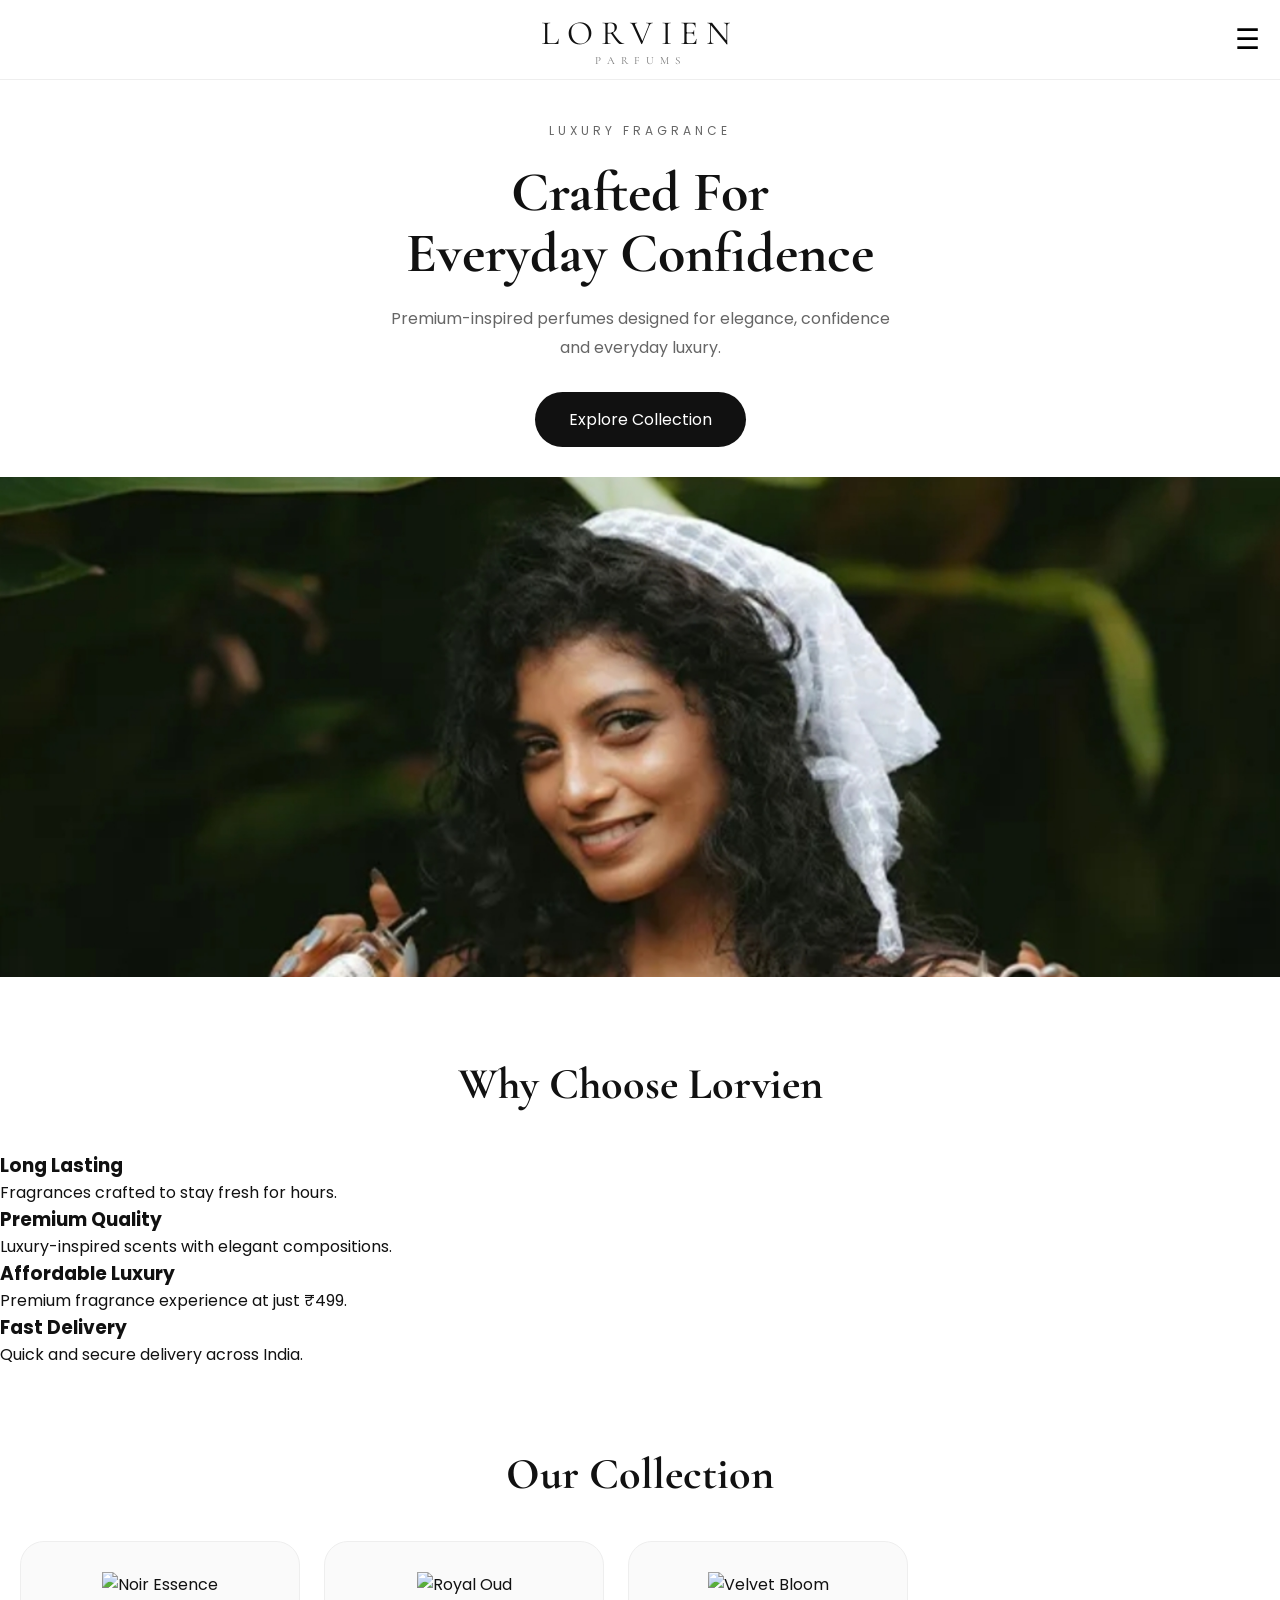
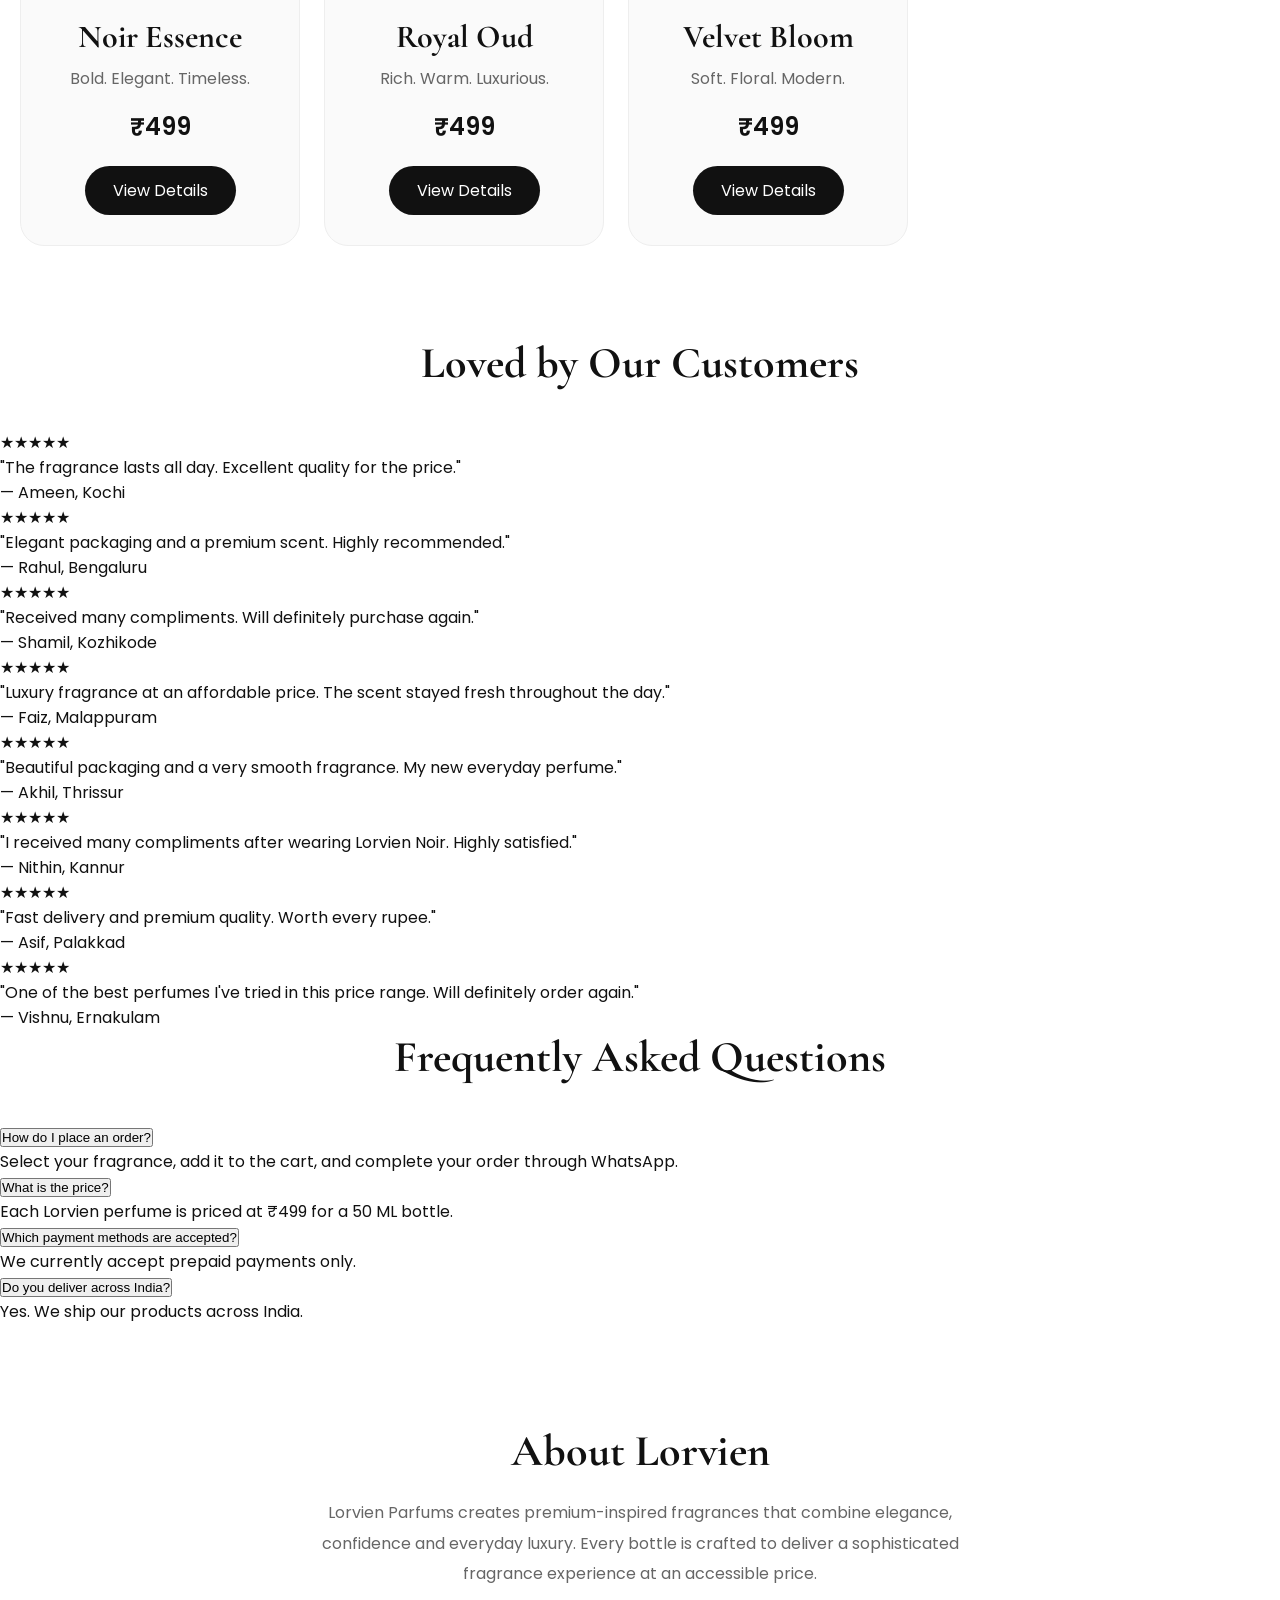
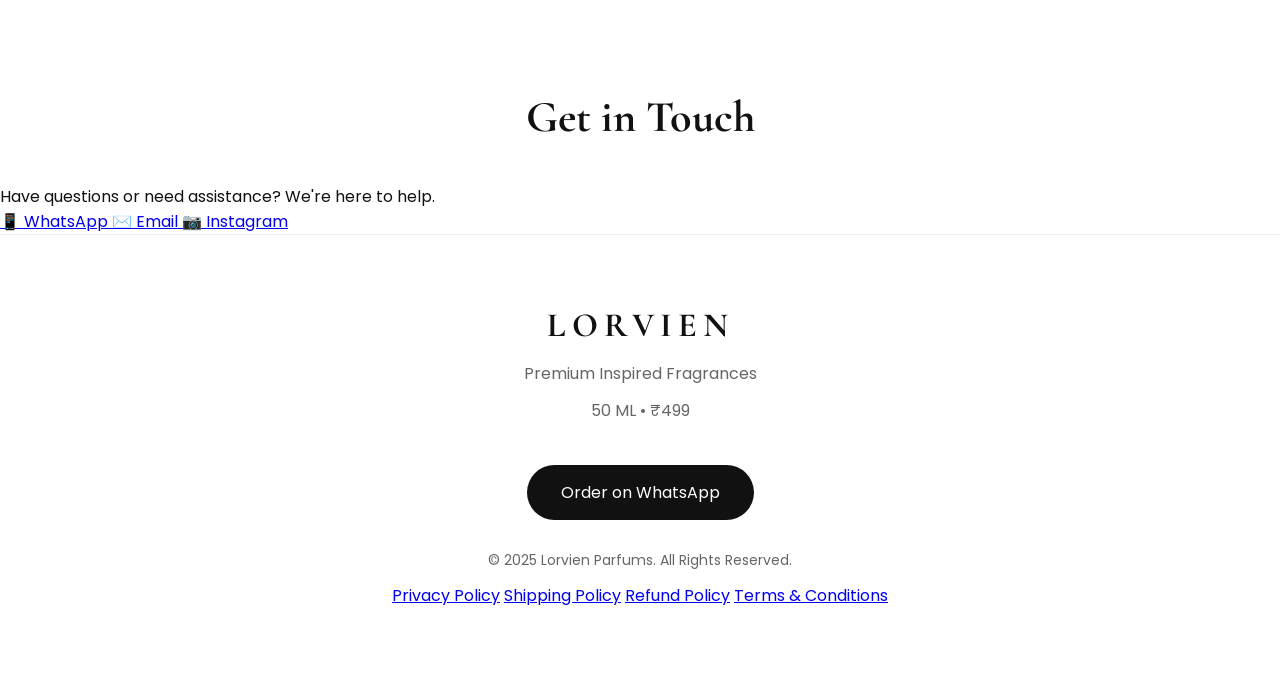
==== index.html @ 2d4372c1 "Update index.html" ====
<!DOCTYPE html>
<html lang="en">

<head>
    <meta charset="UTF-8">
    <meta name="viewport" content="width=device-width, initial-scale=1.0">

    <title>Lorvien Parfums</title>

    <link rel="preconnect" href="https://fonts.googleapis.com">
    <link rel="preconnect" href="https://fonts.gstatic.com" crossorigin>

    <link href="https://fonts.googleapis.com/css2?family=Cormorant+Garamond:wght@500;600;700&family=Poppins:wght@300;400;500;600&display=swap" rel="stylesheet">

    <link rel="stylesheet" href="style.css">
</head>

<body>

<header class="header">

    <a href="index.html" class="logo">
        LORVIEN
        <span>PARFUMS</span>
    </a>

    <button class="menu-btn" id="menuBtn">
        ☰
    </button>

</header>

<nav class="menu" id="menu">

    <a href="index.html">Home</a>
    <a href="#collection">Collection</a>
    <a href="#about">About</a>
    <a href="cart.html">Cart</a>

</nav>

<section class="hero">

    <div class="hero-text">

        <p class="hero-subtitle">
            Luxury Fragrance
        </p>

        <h1>
            Crafted For <br>
            Everyday Confidence
        </h1>

        <p>
            Premium-inspired perfumes designed for elegance,
            confidence and everyday luxury.
        </p>

        <a href="#collection" class="hero-btn">
            Explore Collection
        </a>

        <div class="hero-image">
    <img src="assets/images/hero.jpg" alt="Lorvien Hero">
        </div>
        
    </div>

</section>

    <section class="features">

    <h2 class="section-title">Why Choose Lorvien</h2>

    <div class="feature-grid">

        <div class="feature-card">
            <h3>Long Lasting</h3>
            <p>Fragrances crafted to stay fresh for hours.</p>
        </div>

        <div class="feature-card">
            <h3>Premium Quality</h3>
            <p>Luxury-inspired scents with elegant compositions.</p>
        </div>

        <div class="feature-card">
            <h3>Affordable Luxury</h3>
            <p>Premium fragrance experience at just ₹499.</p>
        </div>

        <div class="feature-card">
            <h3>Fast Delivery</h3>
            <p>Quick and secure delivery across India.</p>
        </div>

    </div>

    </section>

<section id="collection" class="collection">
    
        <h2 class="section-title">Our Collection</h2>

    <div class="product-slider">

        <div class="product-track">

            <!-- Noir -->
            <article class="product-card">

                <img src="assets/images/noir.png" alt="Noir Essence">

                <h3>Noir Essence</h3>

                <p class="tagline">
                    Bold. Elegant. Timeless.
                </p>

                <div class="price">₹499</div>

                <a href="product.html?product=noir" class="product-btn">
                    View Details
                </a>

            </article>

            <!-- Oud -->
            <article class="product-card">

                <img src="assets/images/oud.png" alt="Royal Oud">

                <h3>Royal Oud</h3>

                <p class="tagline">
                    Rich. Warm. Luxurious.
                </p>

                <div class="price">₹499</div>

                <a href="product.html?product=oud" class="product-btn">
                    View Details
                </a>

            </article>

            <!-- Velvet -->
            <article class="product-card">

                <img src="assets/images/velvet.png" alt="Velvet Bloom">

                <h3>Velvet Bloom</h3>

                <p class="tagline">
                    Soft. Floral. Modern.
                </p>

                <div class="price">₹499</div>

                <a href="product.html?product=velvet" class="product-btn">
                    View Details
                </a>

            </article>

        </div>

    </div>

</section>

    <section class="reviews">

    <h2 class="section-title">Loved by Our Customers</h2>

    <div class="review-slider">

        <div class="review-card">
            <div class="stars">★★★★★</div>
            <p>"The fragrance lasts all day. Excellent quality for the price."</p>
            <span>— Ameen, Kochi</span>
        </div>

        <div class="review-card">
            <div class="stars">★★★★★</div>
            <p>"Elegant packaging and a premium scent. Highly recommended."</p>
            <span>— Rahul, Bengaluru</span>
        </div>

        <div class="review-card">
            <div class="stars">★★★★★</div>
            <p>"Received many compliments. Will definitely purchase again."</p>
            <span>— Shamil, Kozhikode</span>
        </div>

    <div class="review-card">
    <div class="stars">★★★★★</div>
    <p>"Luxury fragrance at an affordable price. The scent stayed fresh throughout the day."</p>
    <span>— Faiz, Malappuram</span>
</div>

<div class="review-card">
    <div class="stars">★★★★★</div>
    <p>"Beautiful packaging and a very smooth fragrance. My new everyday perfume."</p>
    <span>— Akhil, Thrissur</span>
</div>

<div class="review-card">
    <div class="stars">★★★★★</div>
    <p>"I received many compliments after wearing Lorvien Noir. Highly satisfied."</p>
    <span>— Nithin, Kannur</span>
</div>

<div class="review-card">
    <div class="stars">★★★★★</div>
    <p>"Fast delivery and premium quality. Worth every rupee."</p>
    <span>— Asif, Palakkad</span>
</div>

<div class="review-card">
    <div class="stars">★★★★★</div>
    <p>"One of the best perfumes I've tried in this price range. Will definitely order again."</p>
    <span>— Vishnu, Ernakulam</span>
</div>

    </section>

    <section class="faq">

    <h2 class="section-title">Frequently Asked Questions</h2>

    <div class="faq-item">
        <button class="faq-question">How do I place an order?</button>
        <div class="faq-answer">
            <p>Select your fragrance, add it to the cart, and complete your order through WhatsApp.</p>
        </div>
    </div>

    <div class="faq-item">
        <button class="faq-question">What is the price?</button>
        <div class="faq-answer">
            <p>Each Lorvien perfume is priced at ₹499 for a 50 ML bottle.</p>
        </div>
    </div>

    <div class="faq-item">
        <button class="faq-question">Which payment methods are accepted?</button>
        <div class="faq-answer">
            <p>We currently accept prepaid payments only.</p>
        </div>
    </div>

    <div class="faq-item">
        <button class="faq-question">Do you deliver across India?</button>
        <div class="faq-answer">
            <p>Yes. We ship our products across India.</p>
        </div>
    </div>

    </section>
    
    <section id="about" class="about">

    <div class="about-content">

        <h2>About Lorvien</h2>

        <p>
            Lorvien Parfums creates premium-inspired fragrances that
            combine elegance, confidence and everyday luxury.
            Every bottle is crafted to deliver a sophisticated
            fragrance experience at an accessible price.
        </p>

    </div>

</section>


   <section class="contact">

    <h2 class="section-title">Get in Touch</h2>

    <p>Have questions or need assistance? We're here to help.</p>

    <div class="contact-links">

        <a href="https://wa.me/917994008075">
            📱 WhatsApp
        </a>

        <a href="mailto:contact.lorvien@gmail.com">
            ✉️ Email
        </a>

        <a href="https://instagram.com/lorvienparfums" target="_blank">
            📷 Instagram
        </a>

    </div>

   </section>

<footer class="footer">

    <div class="footer-content">

        <h3>LORVIEN</h3>

        <p>Premium Inspired Fragrances</p>

        <p>50 ML • ₹499</p>

        <a href="https://wa.me/917994008075" class="hero-btn">
            Order on WhatsApp
        </a>

        <p class="copyright">
            © 2025 Lorvien Parfums. All Rights Reserved.
        </p>

        <div class="footer-links">
    <a href="privacy.html">Privacy Policy</a>
    <a href="shipping.html">Shipping Policy</a>
    <a href="refund.html">Refund Policy</a>
    <a href="terms.html">Terms & Conditions</a>
        </div>
        
    </div>

</footer>

<script src="script.js"></script>

</body>
</html>
---- style.css ----
/* =====================================
   LORVIEN v3
===================================== */

*{
    margin:0;
    padding:0;
    box-sizing:border-box;
}

html{
    scroll-behavior:smooth;
}

body{
    font-family:'Poppins',sans-serif;
    background:#fff;
    color:#111;
    overflow-x:hidden;
}

/* HEADER */

.header{
    position:fixed;
    top:0;
    left:0;
    width:100%;
    height:80px;
    background:#fff;
    border-bottom:1px solid #eee;
    display:flex;
    justify-content:center;
    align-items:center;
    z-index:1000;
}

.logo{
    text-decoration:none;
    color:#111;
    text-align:center;
    font-family:'Cormorant Garamond',serif;
    font-size:34px;
    letter-spacing:8px;
}

.logo span{
    display:block;
    font-size:11px;
    letter-spacing:6px;
    color:#777;
}

.hero-image{
    width:100vw;
    margin:30px calc(50% - 50vw) 0;
}

.hero-image img{
    width:100%;
    height:500px;
    object-fit:cover;
    object-position:center;
    display:block;
}

.menu-btn{
    position:absolute;
    right:20px;
    background:none;
    border:none;
    font-size:28px;
    cursor:pointer;
}

/* MENU */

.menu{
    position:fixed;
    top:80px;
    left:0;
    width:100%;
    background:#fff;
    display:none;
    flex-direction:column;
    border-bottom:1px solid #eee;
    z-index:999;
}

.menu.active{
    display:flex;
}

.menu a{
    padding:18px;
    text-decoration:none;
    color:#111;
    border-bottom:1px solid #f3f3f3;
}

/* HERO */
.hero{
    min-height:85vh;
    display:flex;
    justify-content:center;
    align-items:center;
    text-align:center;
    padding:120px 20px 80px;
}

.hero-text{
    width:100%;
    max-width:700px;
    margin:0 auto;
    display:flex;
    flex-direction:column;
    align-items:center;
}

.hero{
    min-height:85vh;
    display:flex;
    flex-direction:column;
    justify-content:center;
    align-items:center;
    text-align:center;
    padding:120px 20px 80px;
}

.hero-subtitle{
    text-transform:uppercase;
    letter-spacing:4px;
    color:#777;
    font-size:12px;
    margin-bottom:20px;
}

.hero h1{
    font-family:'Cormorant Garamond',serif;
    font-size:56px;
    line-height:1.1;
    margin:20px 0;
    text-align:center;
}

.hero p{
    color:#666;
    max-width:500px;
    line-height:1.8;
    text-align:center;
    margin:0 auto;
}

.hero-btn{
    display:inline-block;
    margin:30px auto 0;
    padding:15px 34px;
    background:#111;
    color:#fff;
    text-decoration:none;
    border-radius:999px;
}

.hero-btn:hover{
    background:#333;
}

/* =====================================
   COLLECTION
===================================== */

.collection{
    padding:80px 20px;
}

.section-title{
    text-align:center;
    font-family:'Cormorant Garamond',serif;
    font-size:44px;
    margin-bottom:40px;
}

.product-slider{
    overflow-x:auto;
    overflow-y:hidden;
    -webkit-overflow-scrolling:touch;
    scrollbar-width:none;
}

.product-slider::-webkit-scrollbar{
    display:none;
}

.product-track{
    display:flex;
    gap:24px;
    padding-bottom:10px;
}

.product-card{
    min-width:280px;
    flex-shrink:0;
    background:#fafafa;
    border:1px solid #eee;
    border-radius:24px;
    padding:30px 20px;
    text-align:center;
    transition:.3s;
}

.product-card:hover{
    transform:translateY(-6px);
}

.product-card img{
    width:170px;
    margin-bottom:20px;
}

.product-card h3{
    font-family:'Cormorant Garamond',serif;
    font-size:32px;
    margin-bottom:10px;
}

.tagline{
    color:#666;
    margin-bottom:18px;
}

.price{
    font-size:24px;
    font-weight:600;
    margin-bottom:22px;
}

.product-btn{
    display:inline-block;
    padding:12px 28px;
    background:#111;
    color:#fff;
    text-decoration:none;
    border-radius:999px;
}

/* =====================================
   ABOUT
===================================== */

.about{
    padding:100px 24px;
}

.about-content{
    max-width:700px;
    margin:auto;
    text-align:center;
}

.about h2{
    font-family:'Cormorant Garamond',serif;
    font-size:44px;
    margin-bottom:20px;
}

.about p{
    color:#666;
    line-height:1.9;
}

/* =====================================
   FOOTER
===================================== */

.footer{
    padding:70px 24px;
    border-top:1px solid #eee;
    text-align:center;
}

.footer h3{
    font-family:'Cormorant Garamond',serif;
    font-size:34px;
    letter-spacing:6px;
    margin-bottom:15px;
}

.footer p{
    color:#666;
    margin-bottom:12px;
}

.copyright{
    margin-top:30px;
    font-size:14px;
    color:#999;
}

/* =====================================
   MOBILE
===================================== */

@media (max-width:768px){

    .logo{
        font-size:28px;
        letter-spacing:6px;
    }

    .hero h1{
        font-size:42px;
    }

    .section-title,
    .about h2{
        font-size:34px;
    }

    .product-card{
        min-width:240px;
    }

    .product-card img{
        width:150px;
    }

/* WHY CHOOSE LORVIEN */

.features{
    padding:80px 20px;
    background:#fafafa;
}

.feature-grid{
    display:flex;
    gap:18px;
    overflow-x:auto;
    overflow-y:hidden;
    flex-wrap:nowrap;
    scroll-snap-type:x mandatory;
    -webkit-overflow-scrolling:touch;
    scrollbar-width:none;
    padding:10px 0;
}

.feature-grid::-webkit-scrollbar{
    display:none;
}

.feature-card{
    flex:0 0 280px;
    scroll-snap-align:start;

    background:#fff;
    border:1px solid #eee;
    border-radius:20px;

    padding:30px 20px;
    text-align:center;
}

.feature-card h3{
    font-family:'Cormorant Garamond',serif;
    font-size:30px;
    margin-bottom:12px;
}

.feature-card p{
    color:#666;
    line-height:1.7;
}

@media(max-width:768px){

}

   /* Mobile */
@media (max-width: 768px){

    .feature-grid{
        display:flex;
        overflow-x:auto;
        gap:18px;
        flex-wrap:nowrap;
        scrollbar-width:none;
    }

    .feature-grid::-webkit-scrollbar{
        display:none;
    }

    .feature-card{
        flex:0 0 280px;
    }

}

/* Desktop */
@media (min-width: 769px){

    .feature-grid{
        display:grid;
        grid-template-columns:repeat(4,1fr);
        gap:24px;
        overflow:visible;
    }

    .feature-card{
        min-width:0;
    }

}

   /* Reviews */

.reviews{
    padding:80px 0;
    background:#fafafa;
}

.review-slider{
    display:flex;
    gap:20px;
    overflow-x:auto;
    overflow-y:hidden;
    padding:0 20px;
    scroll-snap-type:x mandatory;
    -webkit-overflow-scrolling:touch;
    scrollbar-width:none;
}

.review-slider::-webkit-scrollbar{
    display:none;
}

.review-card{
    flex:0 0 300px;
    background:#fff;
    border:1px solid #eee;
    border-radius:20px;
    padding:30px 24px;
    scroll-snap-align:start;
    box-sizing:border-box;
}

.stars{
    font-size:20px;
    margin-bottom:15px;
}

.review-card p{
    color:#555;
    line-height:1.8;
    margin-bottom:18px;
}

.review-card span{
    font-weight:600;
    font-size:14px;
}
   /* FAQ */

.faq{
    padding:80px 20px;
    background:#fafafa;
}

.faq-item{
    max-width:700px;
    margin:15px auto;
    border:1px solid #e5e5e5;
    border-radius:14px;
    overflow:hidden;
    background:#fff;
}

.faq-question{
    width:100%;
    background:#fff;
    border:none;
    padding:20px;
    text-align:left;
    font-size:16px;
    font-weight:600;
    cursor:pointer;
}

.faq-answer{
    display:none;
    padding:0 20px 20px;
    color:#666;
    line-height:1.7;
}

.faq-item.active .faq-answer{
    display:block;
}

/* Contact */

.contact{
    padding:80px 20px;
    text-align:center;
    background:#fff;
}

.contact p{
    color:#666;
    margin:15px 0 35px;
}

.contact-links{
    display:flex;
    flex-direction:column;
    gap:15px;
    max-width:350px;
    margin:auto;
}

.contact-links a{
    text-decoration:none;
    color:#111;
    background:#fafafa;
    border:1px solid #e5e5e5;
    padding:18px;
    border-radius:14px;
    transition:.3s;
}

.contact-links a:hover{
    background:#111;
    color:#fff;
}
   
/* Policy Pages */

.page-header{
    padding:120px 20px 40px;
    text-align:center;
}

.policy-page{
    max-width:800px;
    margin:auto;
    padding:0 20px 80px;
}

.policy-page h2,
.policy-page h3{
    margin-top:35px;
}

.policy-page p{
    color:#555;
    line-height:1.9;
}
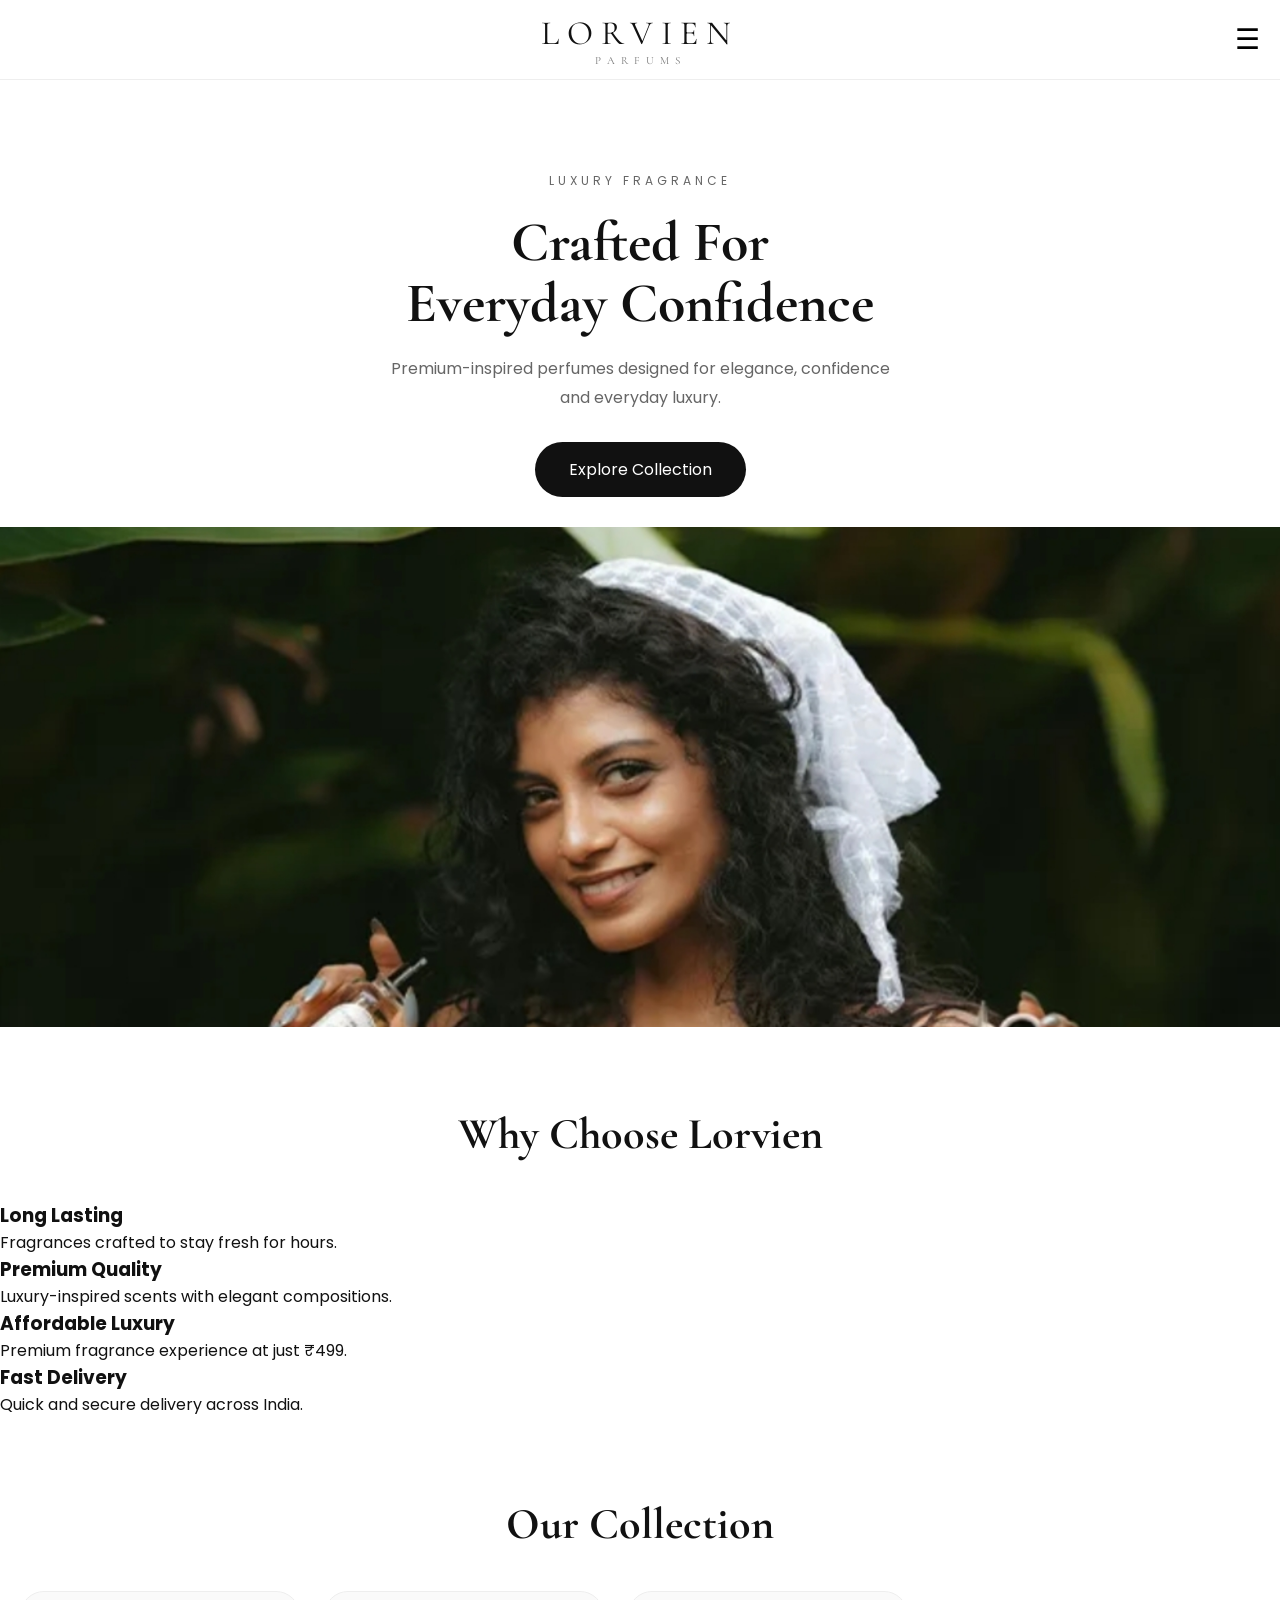
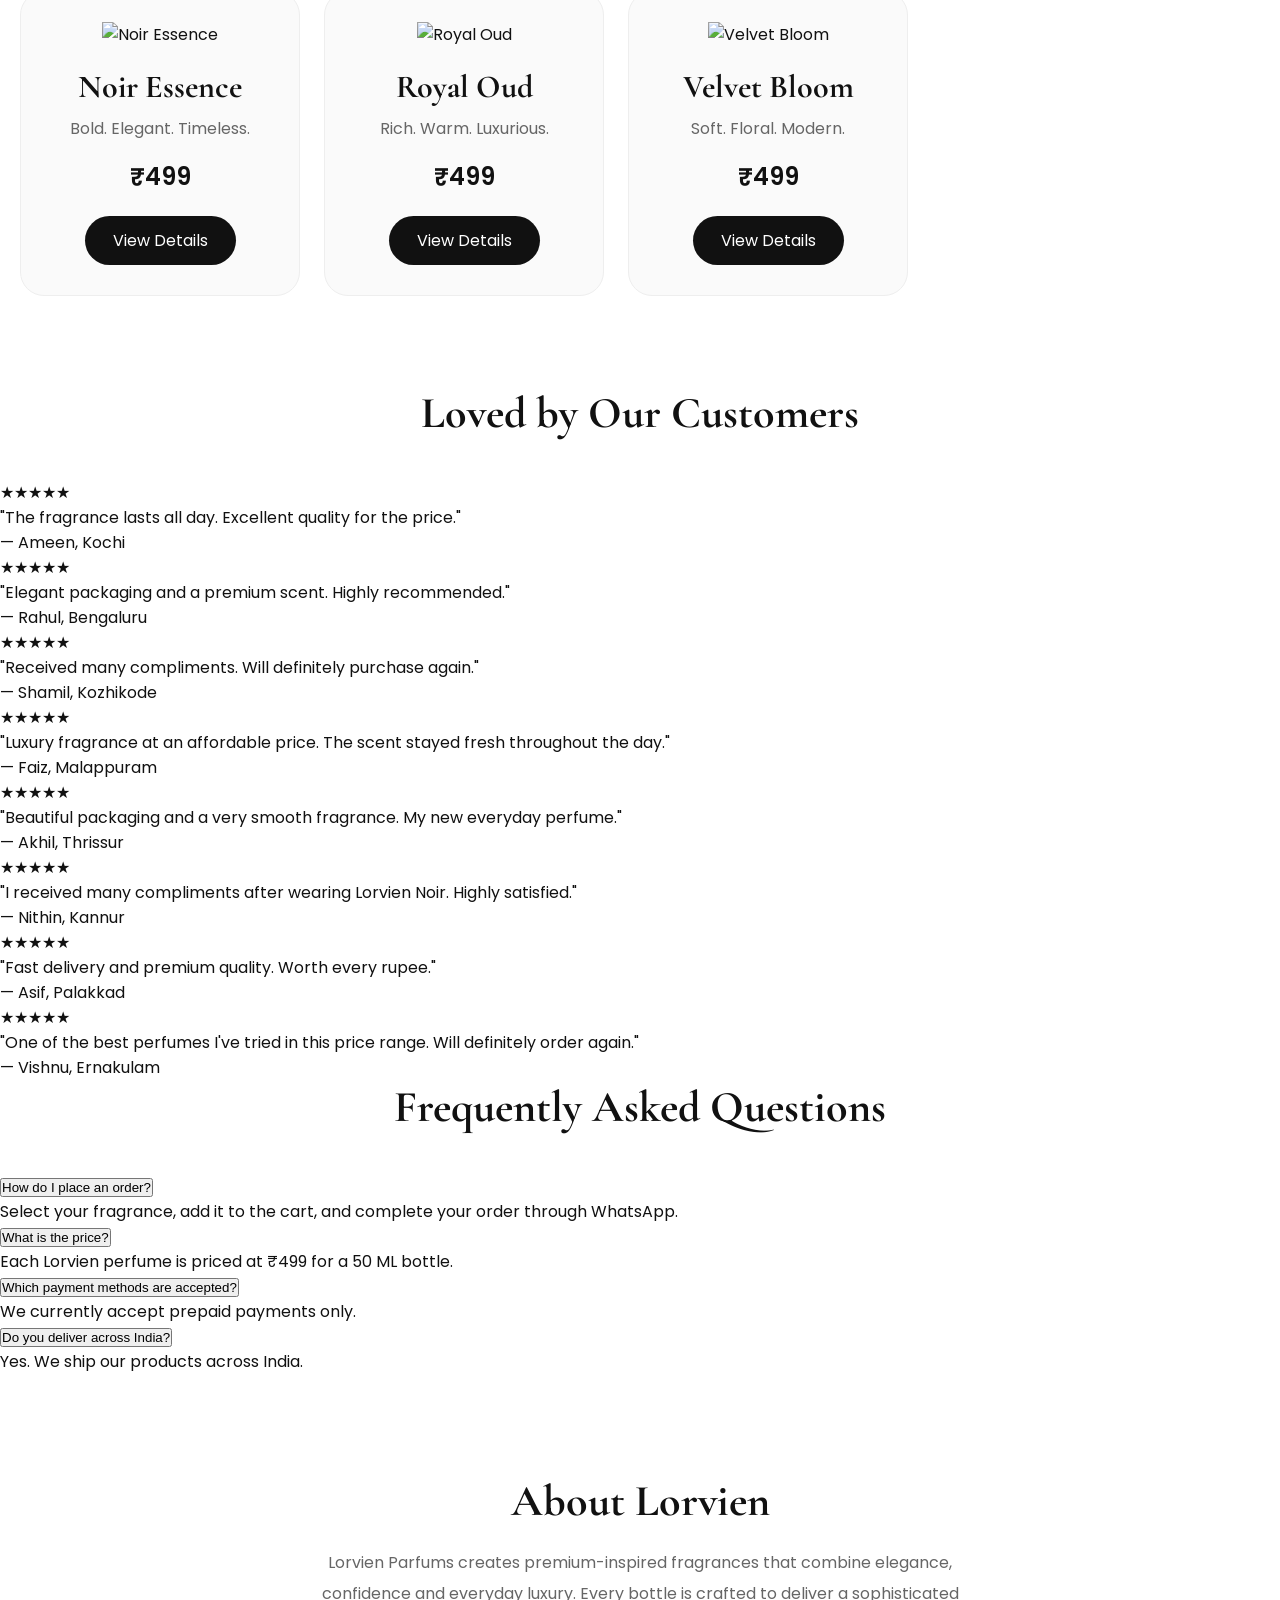
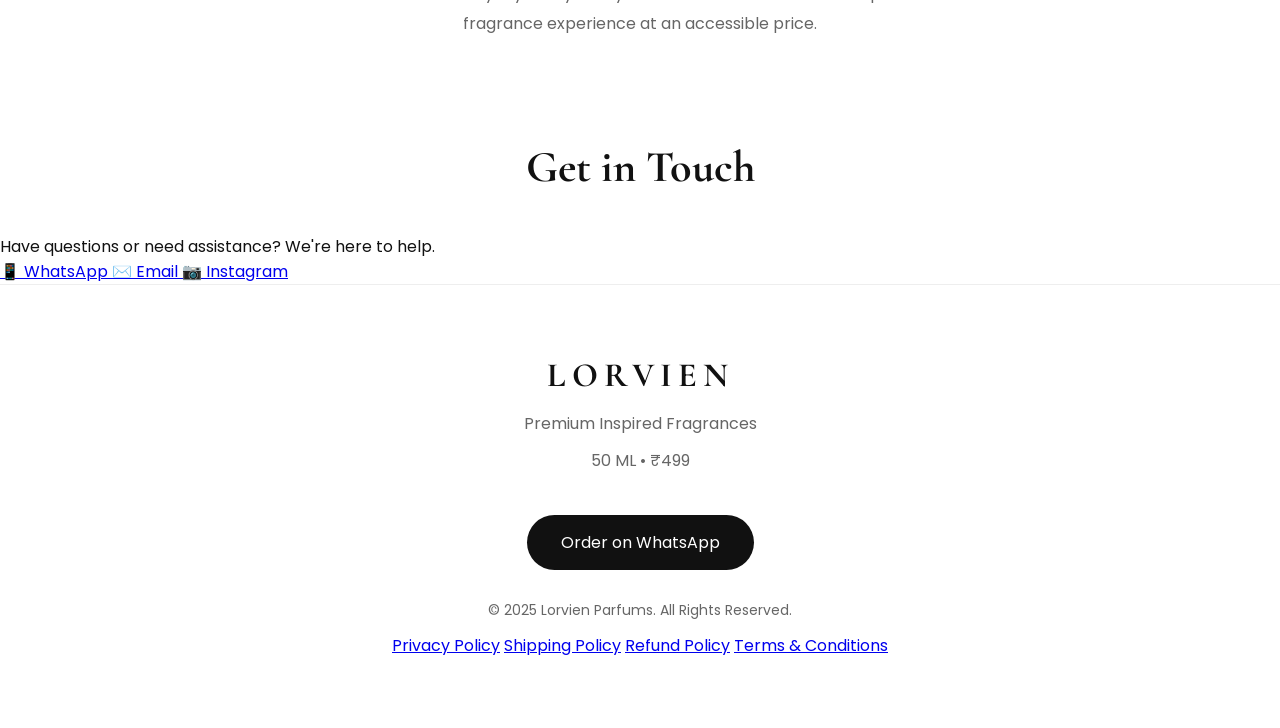
==== commit eabae57b: "Update index.html" ====
--- a/index.html
+++ b/index.html
@@ -16,6 +16,29 @@
 </head>
 
 <body>
+
+    <div class="announcement-bar">
+    <div class="announcement-track">
+        <span>FREE SHIPPING</span>
+        <span>•</span>
+        <span>PREPAID ORDERS ONLY</span>
+        <span>•</span>
+        <span>50 ML - ₹499</span>
+        <span>•</span>
+        <span>PREMIUM INSPIRED FRAGRANCES</span>
+        <span>•</span>
+
+        <!-- Duplicate for seamless loop -->
+        <span>FREE SHIPPING</span>
+        <span>•</span>
+        <span>PREPAID ORDERS ONLY</span>
+        <span>•</span>
+        <span>50 ML - ₹499</span>
+        <span>•</span>
+        <span>PREMIUM INSPIRED FRAGRANCES</span>
+    </div>
+    </div>
+    
 
 <header class="header">
 
--- a/style.css
+++ b/style.css
@@ -555,3 +555,68 @@
     line-height:1.9;
 }
    
+.footer-links{
+    margin-top:25px;
+    display:flex;
+    flex-wrap:wrap;
+    justify-content:center;
+    gap:12px;
+}
+
+.footer-links a{
+    text-decoration:none;
+    color:#666;
+    font-size:14px;
+    transition:.3s;
+}
+
+.footer-links a:hover{
+    color:#000;
+}
+   
+/* POLICY PAGE */
+
+.policy-header{
+    padding:120px 20px 40px;
+    max-width:850px;
+    margin:auto;
+}
+
+.back-link{
+    text-decoration:none;
+    color:#777;
+    font-size:14px;
+}
+
+.policy-header h1{
+    font-size:48px;
+    margin:25px 0 10px;
+}
+
+.policy-date{
+    color:#777;
+}
+
+.policy-content{
+    max-width:850px;
+    margin:auto;
+    padding:0 20px 80px;
+}
+
+.policy-content h2{
+    margin-top:45px;
+    margin-bottom:15px;
+}
+
+.policy-content p{
+    line-height:1.9;
+    color:#555;
+}
+
+.policy-footer{
+    text-align:center;
+    padding:40px 20px;
+    border-top:1px solid #eee;
+    color:#777;
+}
+   
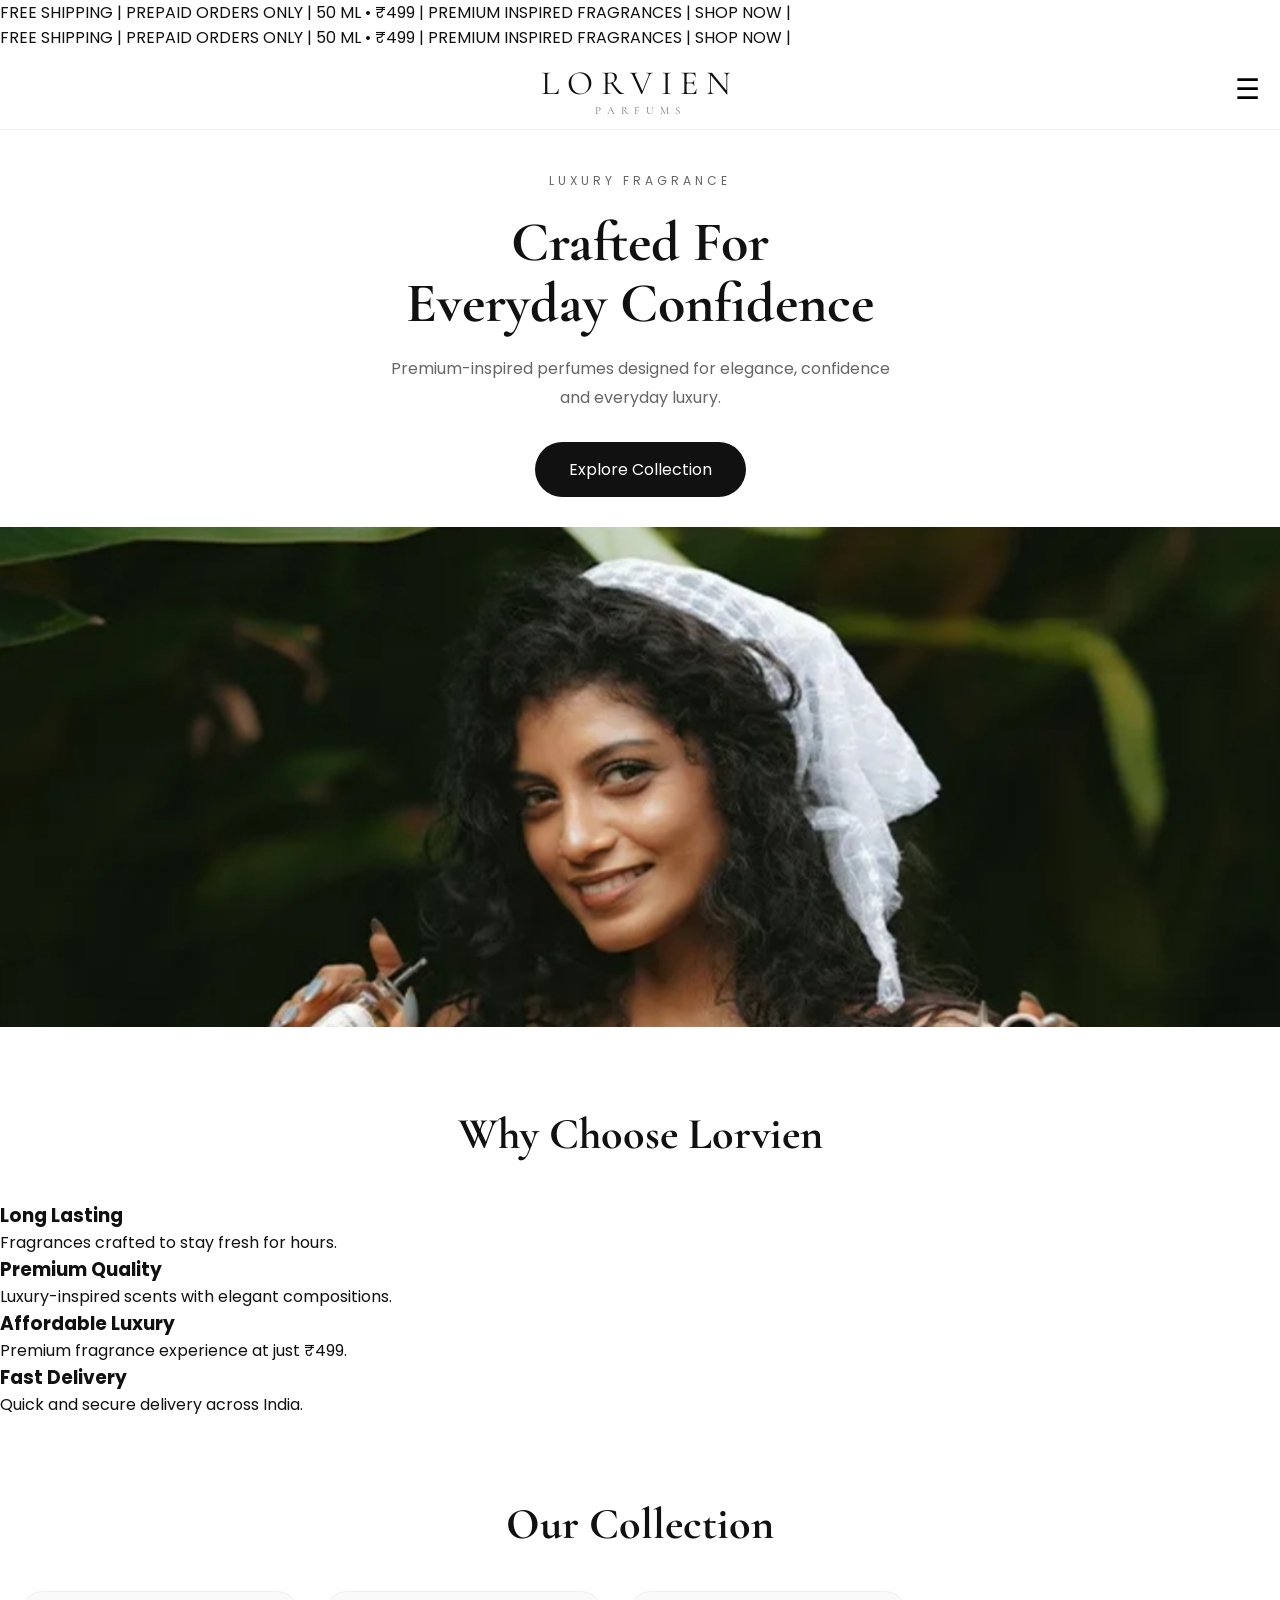
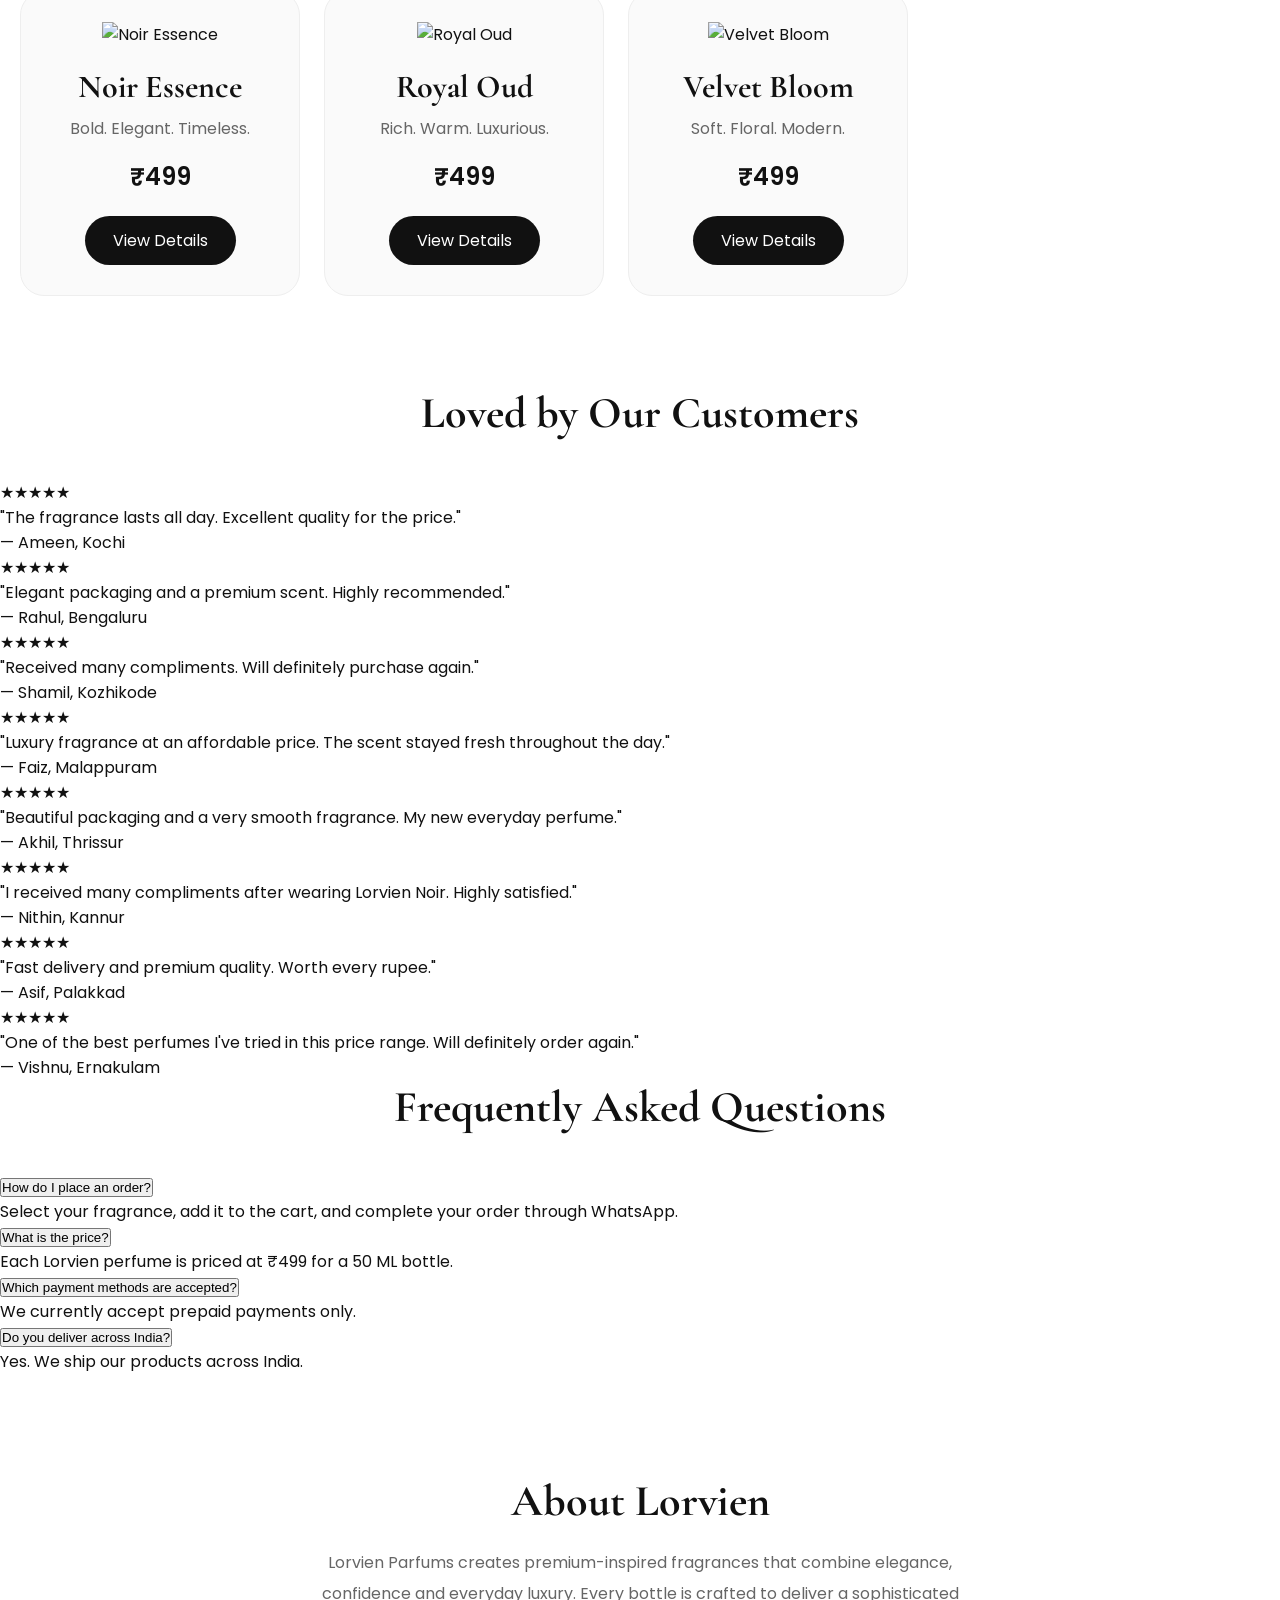
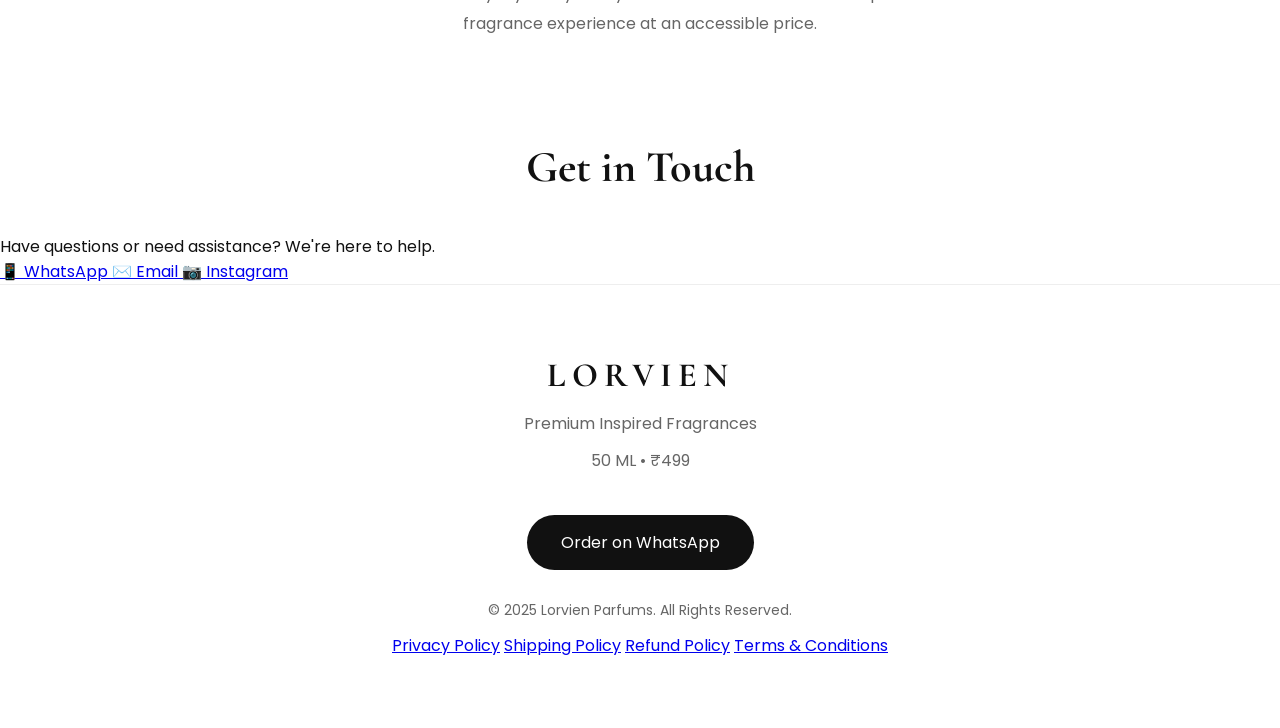
==== commit db4c015e: "Update index.html" ====
--- a/index.html
+++ b/index.html
@@ -17,27 +17,39 @@
 
 <body>
 
-    <div class="announcement-bar">
+<div class="announcement-bar">
+
     <div class="announcement-track">
-        <span>FREE SHIPPING</span>
-        <span>•</span>
-        <span>PREPAID ORDERS ONLY</span>
-        <span>•</span>
-        <span>50 ML - ₹499</span>
-        <span>•</span>
-        <span>PREMIUM INSPIRED FRAGRANCES</span>
-        <span>•</span>
-
-        <!-- Duplicate for seamless loop -->
-        <span>FREE SHIPPING</span>
-        <span>•</span>
-        <span>PREPAID ORDERS ONLY</span>
-        <span>•</span>
-        <span>50 ML - ₹499</span>
-        <span>•</span>
-        <span>PREMIUM INSPIRED FRAGRANCES</span>
-    </div>
-    </div>
+
+        <div class="announcement-group">
+            <span>FREE SHIPPING</span>
+            <span>|</span>
+            <span>PREPAID ORDERS ONLY</span>
+            <span>|</span>
+            <span>50 ML • ₹499</span>
+            <span>|</span>
+            <span>PREMIUM INSPIRED FRAGRANCES</span>
+            <span>|</span>
+            <span>SHOP NOW</span>
+            <span>|</span>
+        </div>
+
+        <div class="announcement-group">
+            <span>FREE SHIPPING</span>
+            <span>|</span>
+            <span>PREPAID ORDERS ONLY</span>
+            <span>|</span>
+            <span>50 ML • ₹499</span>
+            <span>|</span>
+            <span>PREMIUM INSPIRED FRAGRANCES</span>
+            <span>|</span>
+            <span>SHOP NOW</span>
+            <span>|</span>
+        </div>
+
+    </div>
+
+</div>
     
 
 <header class="header">
--- a/style.css
+++ b/style.css
@@ -23,7 +23,7 @@
 
 .header{
     position:fixed;
-    top:0;
+    top:36;
     left:0;
     width:100%;
     height:80px;
@@ -105,7 +105,7 @@
     justify-content:center;
     align-items:center;
     text-align:center;
-    padding:120px 20px 80px;
+    padding:156px 20px 80px;
 }
 
 .hero-text{
@@ -620,3 +620,42 @@
     color:#777;
 }
    
+/* Announcement Bar */
+
+.announcement-bar{
+    position:fixed;
+    top:0;
+    left:0;
+    width:100%;
+    height:36px;
+    background:#b57d65;
+    overflow:hidden;
+    z-index:1001;
+    display:flex;
+    align-items:center;
+}
+
+.announcement-track{
+    display:flex;
+    align-items:center;
+    white-space:nowrap;
+    width:max-content;
+    animation:marquee 20s linear infinite;
+}
+
+.announcement-track span{
+    color:#fff;
+    font-size:13px;
+    font-weight:600;
+    padding:0 18px;
+    flex-shrink:0;
+}
+
+@keyframes marquee{
+    from{
+        transform:translateX(0);
+    }
+    to{
+        transform:translateX(-50%);
+    }
+}
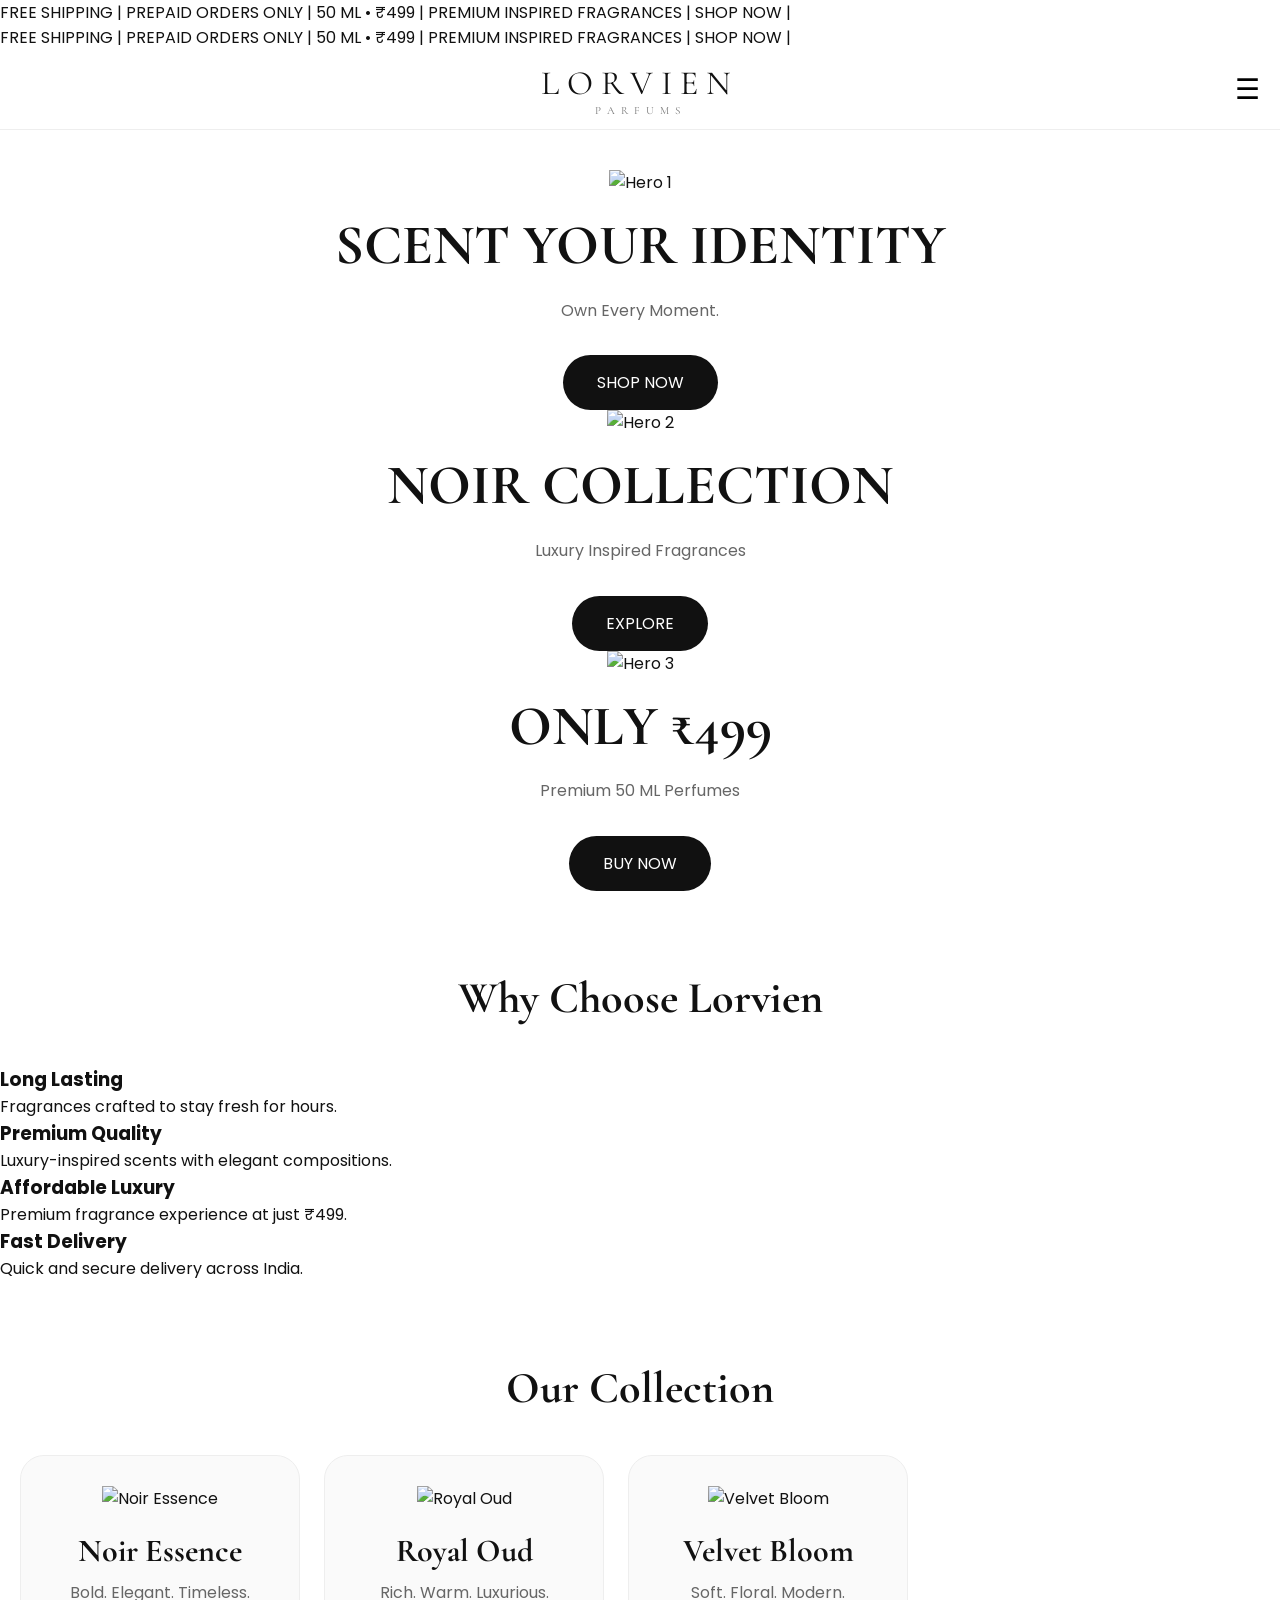
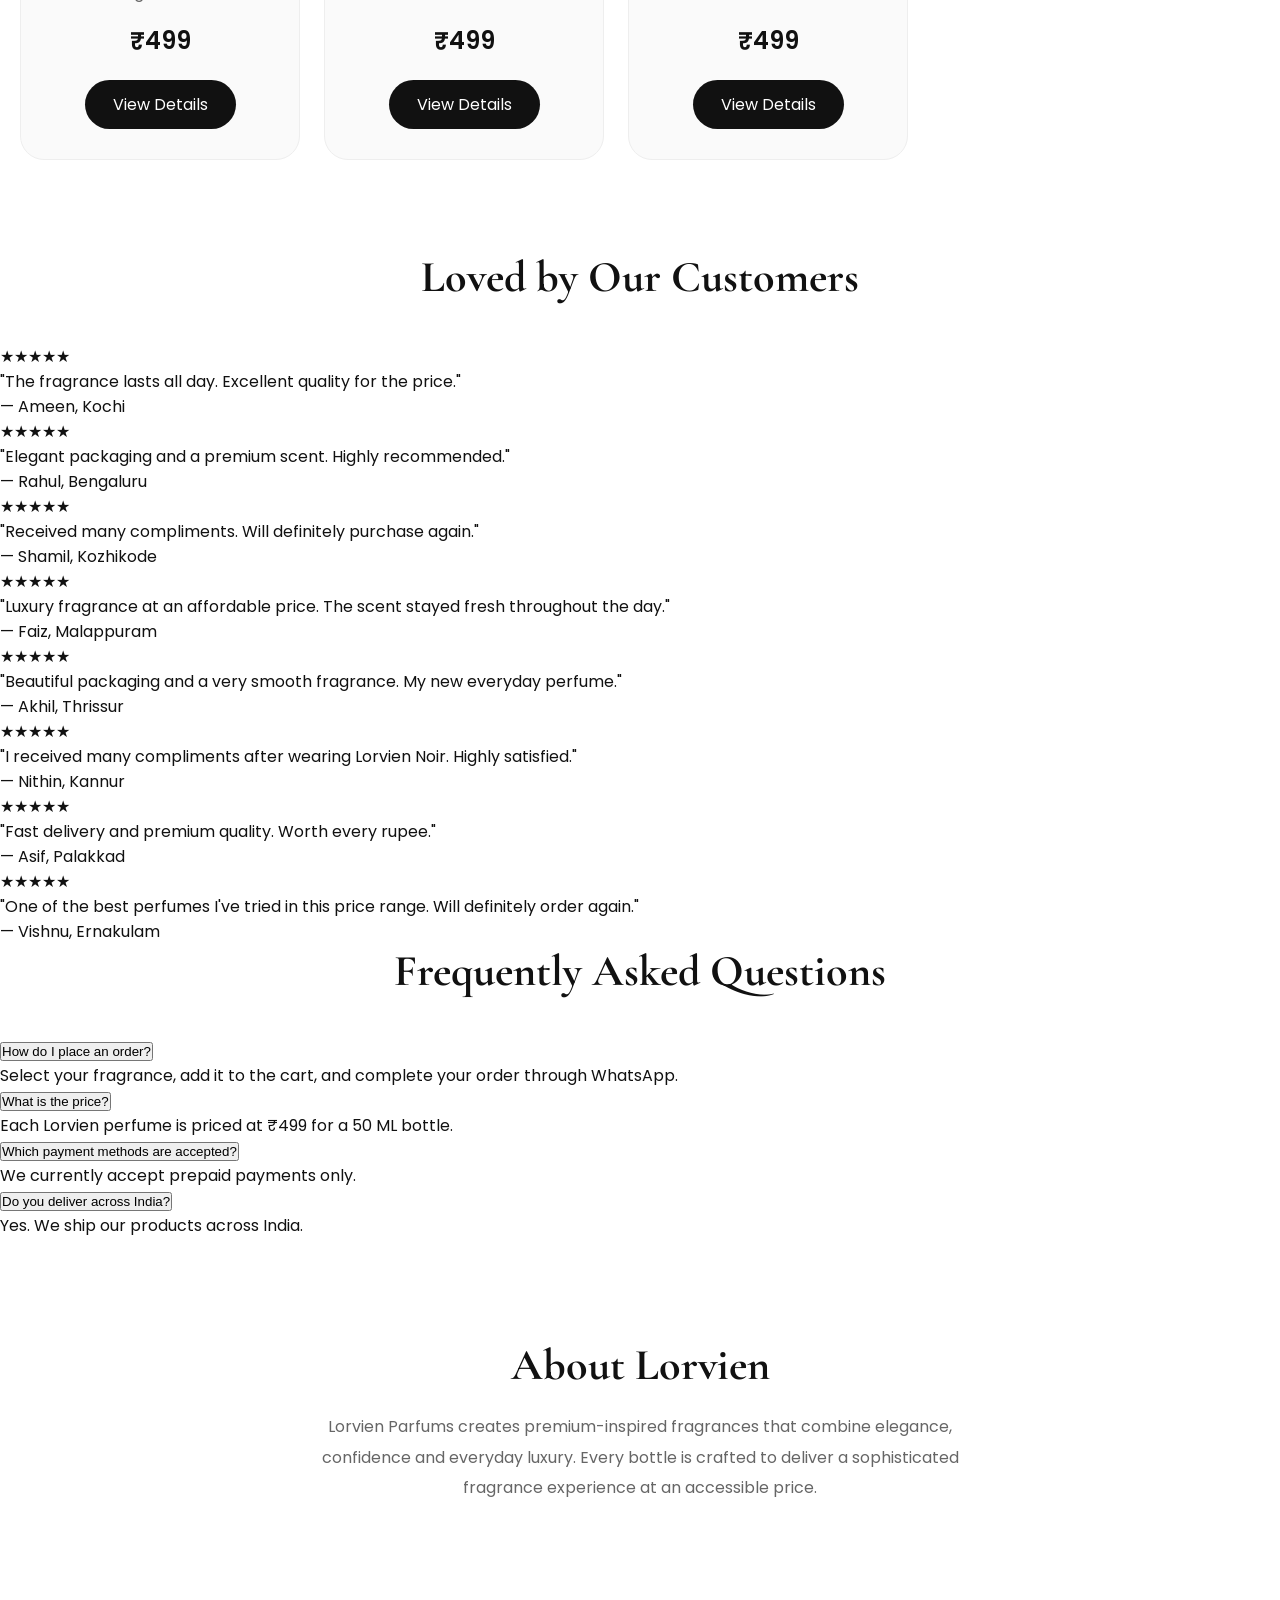
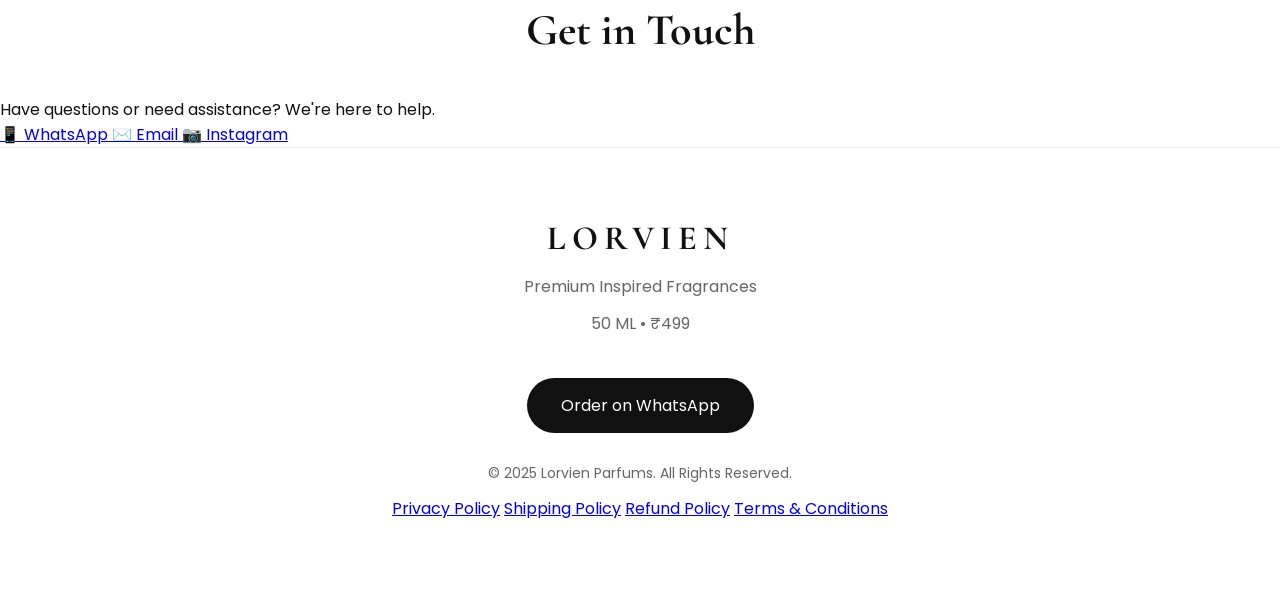
==== commit 2aadd4b1: "Update index.html" ====
--- a/index.html
+++ b/index.html
@@ -76,30 +76,60 @@
 
 <section class="hero">
 
-    <div class="hero-text">
-
-        <p class="hero-subtitle">
-            Luxury Fragrance
-        </p>
-
-        <h1>
-            Crafted For <br>
-            Everyday Confidence
-        </h1>
-
-        <p>
-            Premium-inspired perfumes designed for elegance,
-            confidence and everyday luxury.
-        </p>
-
-        <a href="#collection" class="hero-btn">
-            Explore Collection
-        </a>
-
-        <div class="hero-image">
-    <img src="assets/images/hero.jpg" alt="Lorvien Hero">
-        </div>
-        
+    <div class="slider">
+
+        <div class="slides">
+
+            <div class="slide active">
+                <img src="assets/images/hero1.jpg" alt="Hero 1">
+
+                <div class="hero-content">
+                    <h1>SCENT YOUR IDENTITY</h1>
+                    <p>Own Every Moment.</p>
+
+                    <a href="#collection" class="hero-btn">
+                        SHOP NOW
+                    </a>
+                </div>
+
+            </div>
+
+            <div class="slide">
+                <img src="assets/images/hero2.jpg" alt="Hero 2">
+
+                <div class="hero-content">
+                    <h1>NOIR COLLECTION</h1>
+                    <p>Luxury Inspired Fragrances</p>
+
+                    <a href="#collection" class="hero-btn">
+                        EXPLORE
+                    </a>
+                </div>
+
+            </div>
+
+            <div class="slide">
+                <img src="assets/images/hero3.jpg" alt="Hero 3">
+
+                <div class="hero-content">
+                    <h1>ONLY ₹499</h1>
+                    <p>Premium 50 ML Perfumes</p>
+
+                    <a href="#collection" class="hero-btn">
+                        BUY NOW
+                    </a>
+                </div>
+
+            </div>
+
+        </div>
+
+        <div class="dots">
+            <span class="dot active"></span>
+            <span class="dot"></span>
+            <span class="dot"></span>
+        </div>
+
     </div>
 
 </section>
--- a/style.css
+++ b/style.css
@@ -621,6 +621,8 @@
 }
    
 /* Announcement Bar */
+
+/* ===== Announcement Bar ===== */
 
 .announcement-bar{
     position:fixed;
@@ -637,18 +639,24 @@
 
 .announcement-track{
     display:flex;
+    width:max-content;
+    animation:marquee 18s linear infinite;
+}
+
+.announcement-group{
+    display:flex;
     align-items:center;
     white-space:nowrap;
-    width:max-content;
-    animation:marquee 20s linear infinite;
-}
-
-.announcement-track span{
+}
+
+.announcement-group span{
     color:#fff;
     font-size:13px;
     font-weight:600;
-    padding:0 18px;
+    padding:0 16px;
     flex-shrink:0;
+    text-transform:uppercase;
+    letter-spacing:.5px;
 }
 
 @keyframes marquee{
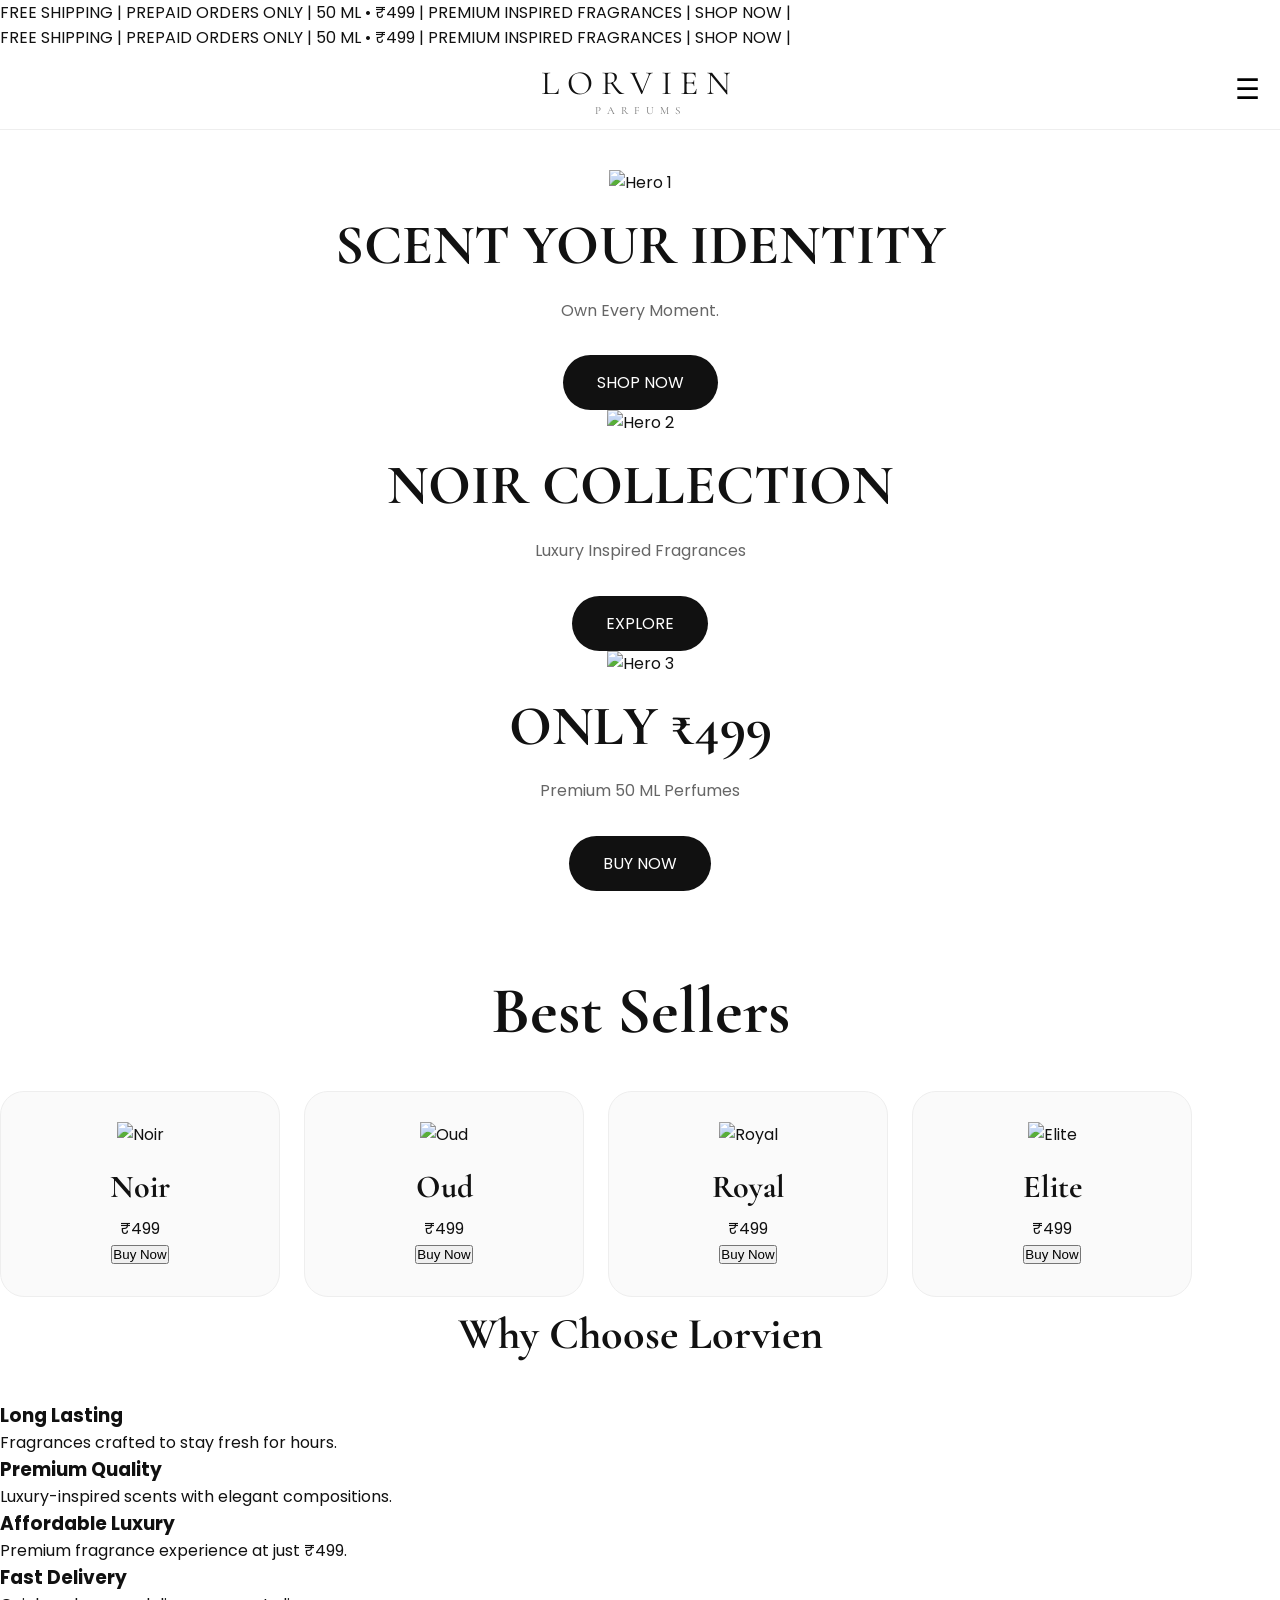
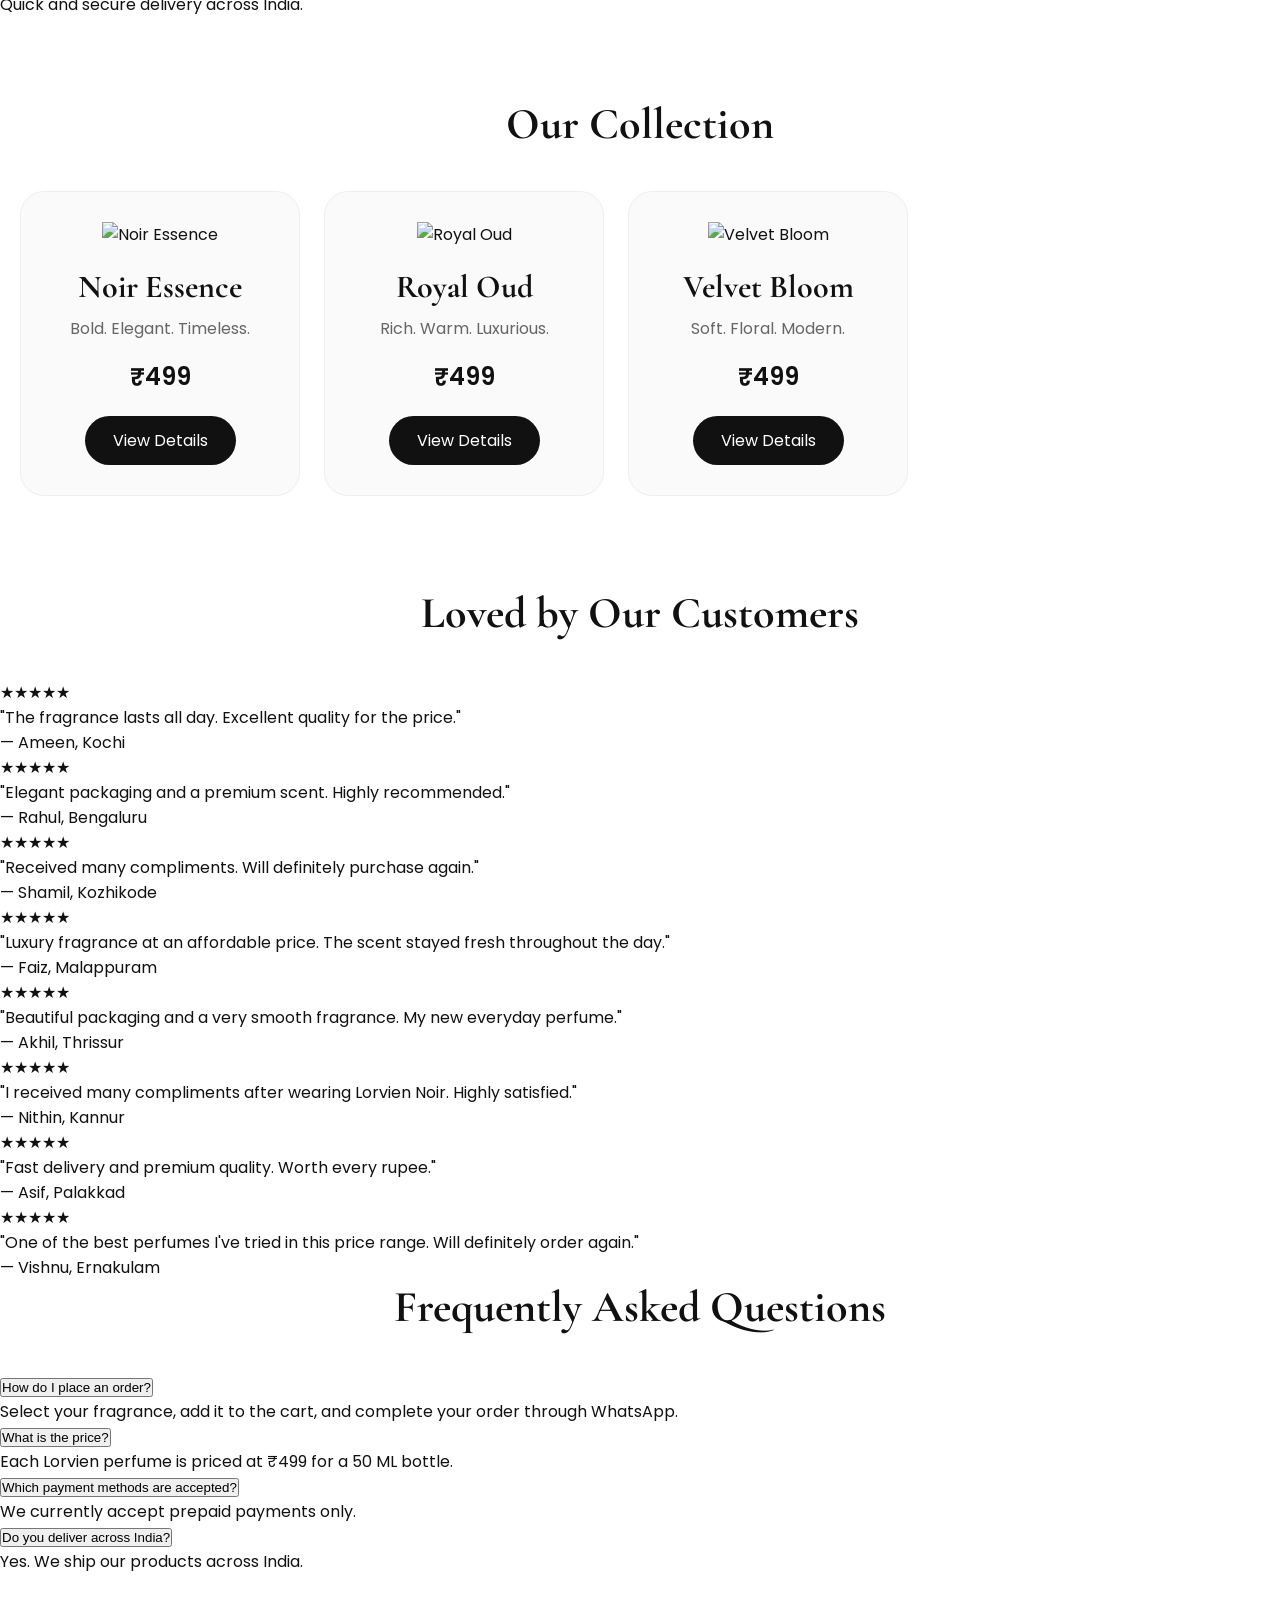
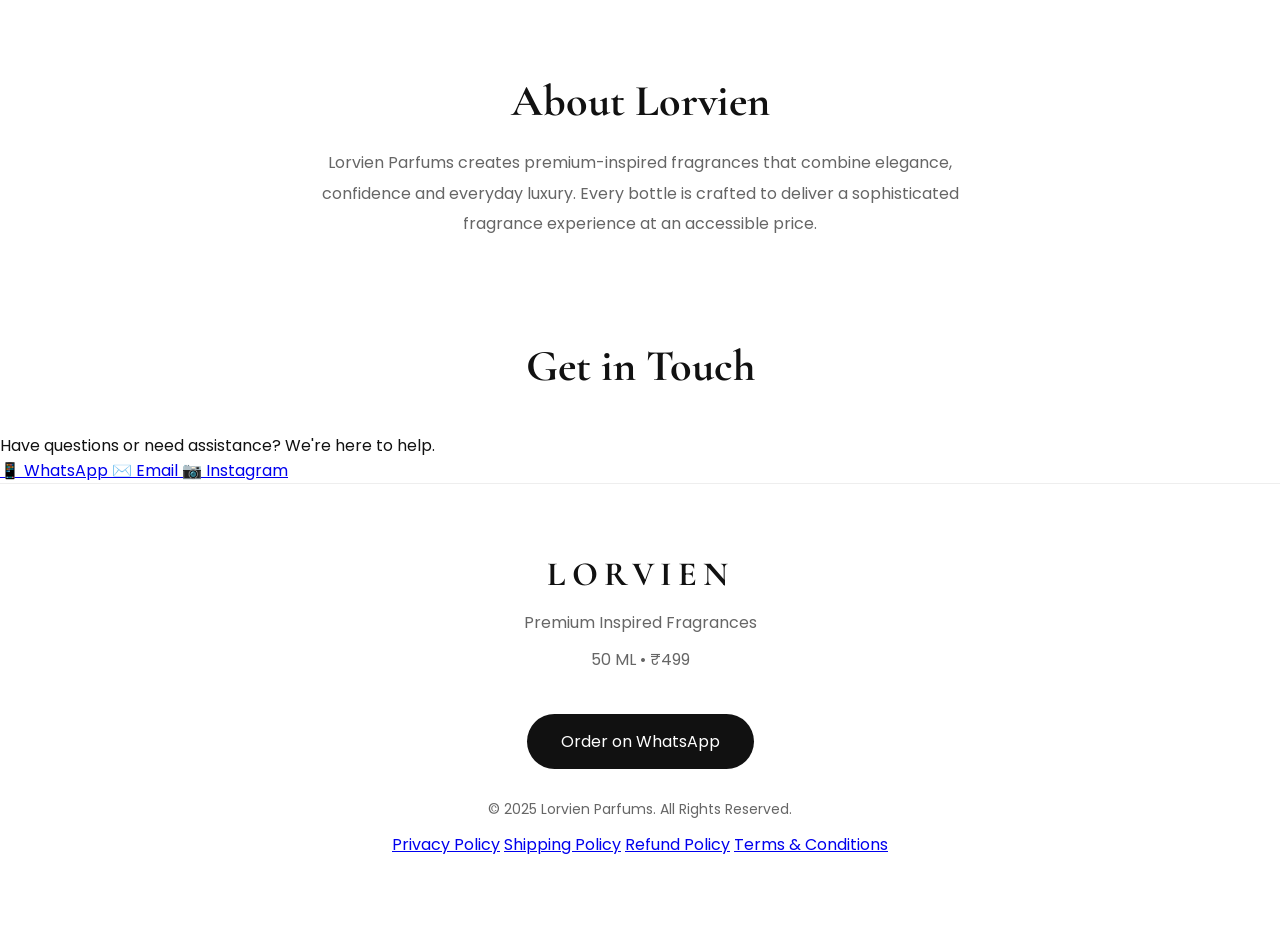
==== commit 0fe99ca9: "Update index.html" ====
--- a/index.html
+++ b/index.html
@@ -133,6 +133,50 @@
     </div>
 
 </section>
+
+    <section class="best-sellers" id="collection">
+
+    <div class="section-title">
+        <h2>Best Sellers</h2>
+    </div>
+
+    <div class="product-slider">
+
+        <div class="product-track">
+
+            <div class="product-card">
+                <img src="assets/images/p1.png" alt="Noir">
+                <h3>Noir</h3>
+                <p>₹499</p>
+                <button>Buy Now</button>
+            </div>
+
+            <div class="product-card">
+                <img src="assets/images/p2.png" alt="Oud">
+                <h3>Oud</h3>
+                <p>₹499</p>
+                <button>Buy Now</button>
+            </div>
+
+            <div class="product-card">
+                <img src="assets/images/p3.png" alt="Royal">
+                <h3>Royal</h3>
+                <p>₹499</p>
+                <button>Buy Now</button>
+            </div>
+
+            <div class="product-card">
+                <img src="assets/images/p4.png" alt="Elite">
+                <h3>Elite</h3>
+                <p>₹499</p>
+                <button>Buy Now</button>
+            </div>
+
+        </div>
+
+    </div>
+
+    </section>
 
     <section class="features">
 
--- a/style.css
+++ b/style.css
@@ -667,3 +667,119 @@
         transform:translateX(-50%);
     }
 }
+
+/* HERO SLIDER */
+
+.hero{
+    width:100%;
+    position:relative;
+    overflow:hidden;
+}
+
+.slider{
+    position:relative;
+    width:100%;
+}
+
+.slides{
+    display:flex;
+    transition:transform .6s ease-in-out;
+}
+
+.slide{
+    min-width:100%;
+    height:90vh;
+    position:relative;
+    flex-shrink:0;
+}
+
+.slide img{
+    width:100%;
+    height:100%;
+    object-fit:cover;
+    display:block;
+}
+
+.slide::before{
+    content:"";
+    position:absolute;
+    inset:0;
+    background:linear-gradient(
+        to top,
+        rgba(0,0,0,.65),
+        rgba(0,0,0,.25)
+    );
+}
+
+.hero-content{
+    position:absolute;
+    left:50%;
+    top:50%;
+    transform:translate(-50%,-50%);
+    text-align:center;
+    color:#fff;
+    z-index:2;
+    width:90%;
+}
+
+.hero-content h1{
+    font-size:3rem;
+    margin-bottom:15px;
+    letter-spacing:3px;
+}
+
+.hero-content p{
+    font-size:1.1rem;
+    margin-bottom:25px;
+}
+
+.hero-btn{
+    display:inline-block;
+    padding:14px 34px;
+    background:#D4AF37;
+    color:#111;
+    text-decoration:none;
+    border-radius:40px;
+    font-weight:600;
+    transition:.3s;
+}
+
+.hero-btn:hover{
+    background:#c59b1d;
+}
+
+.dots{
+    position:absolute;
+    bottom:25px;
+    left:50%;
+    transform:translateX(-50%);
+    display:flex;
+    gap:10px;
+    z-index:5;
+}
+
+.dot{
+    width:12px;
+    height:12px;
+    border-radius:50%;
+    background:rgba(255,255,255,.45);
+    cursor:pointer;
+    transition:.3s;
+}
+
+.dot.active{
+    background:#D4AF37;
+}
+
+@media(max-width:768px){
+
+.hero{
+    height:75vh;
+}
+
+.slide{
+    height:75vh;
+}
+
+.hero-content h1{
+   
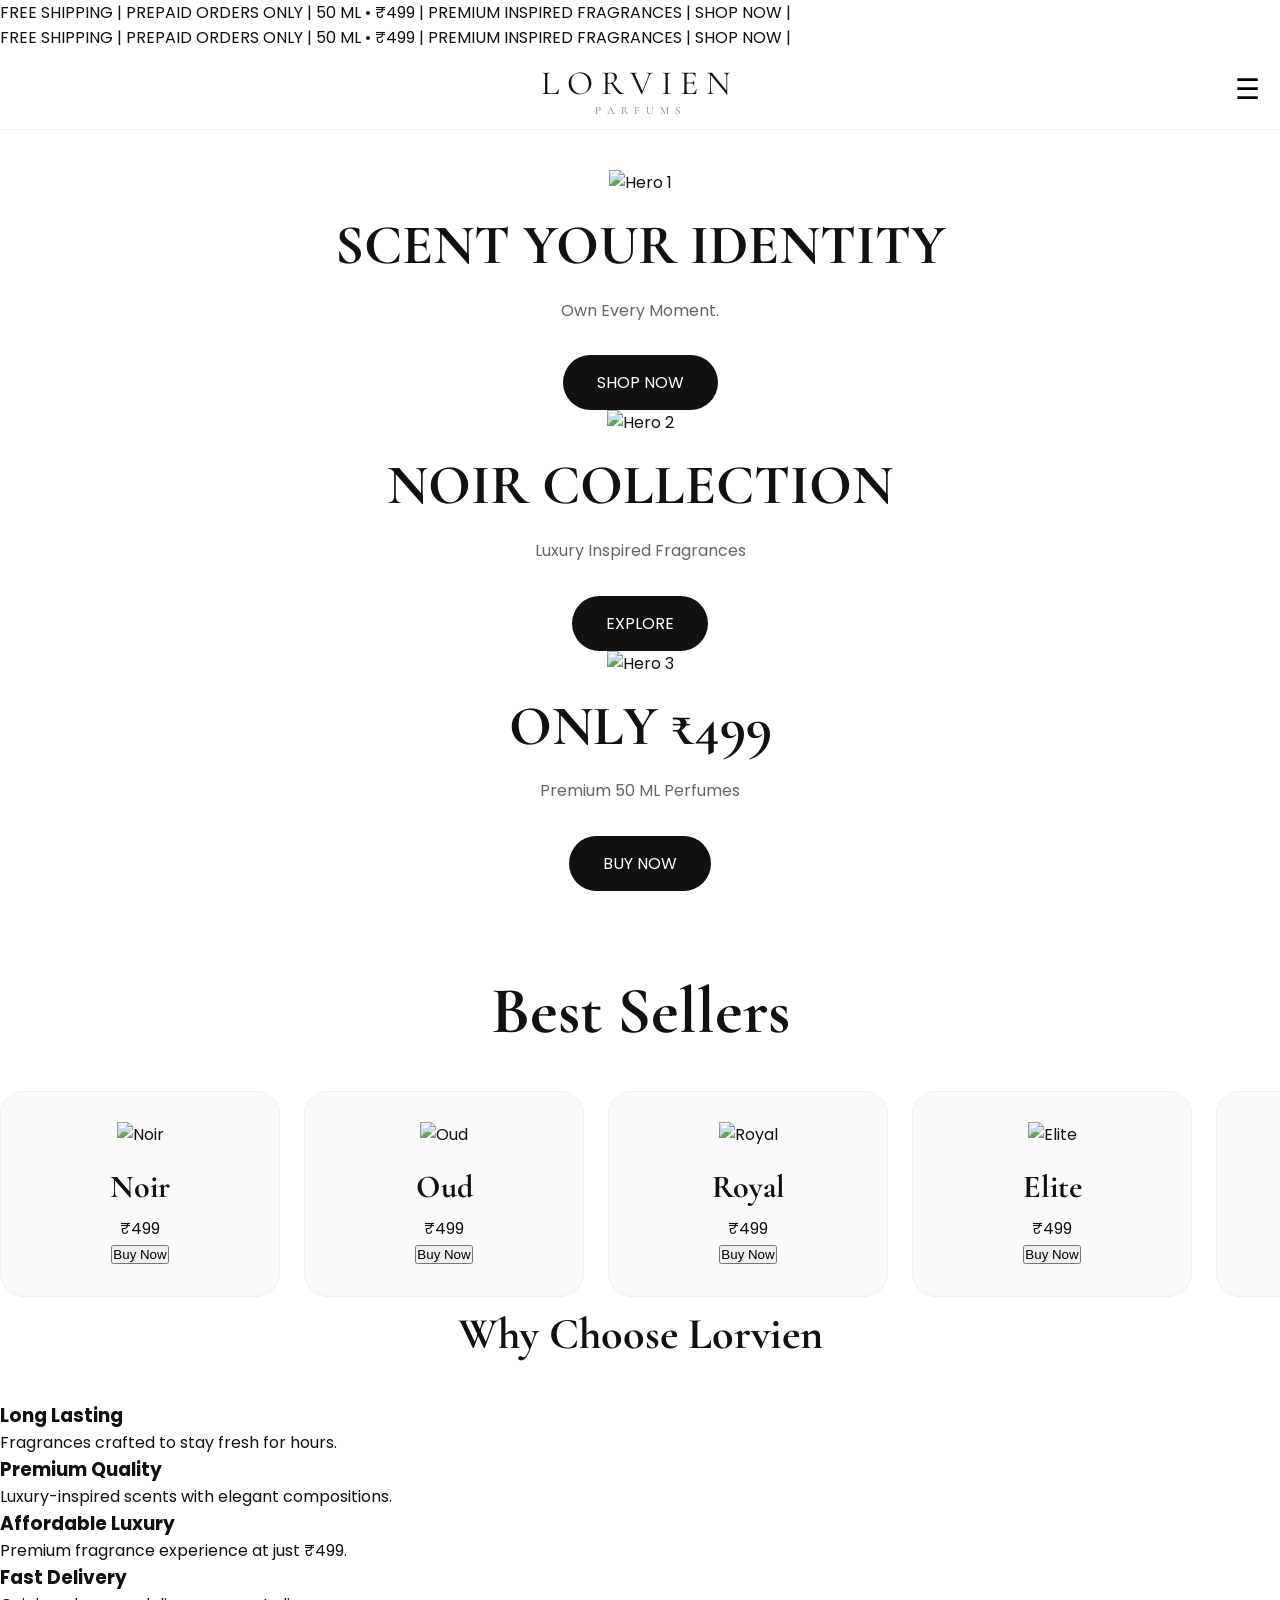
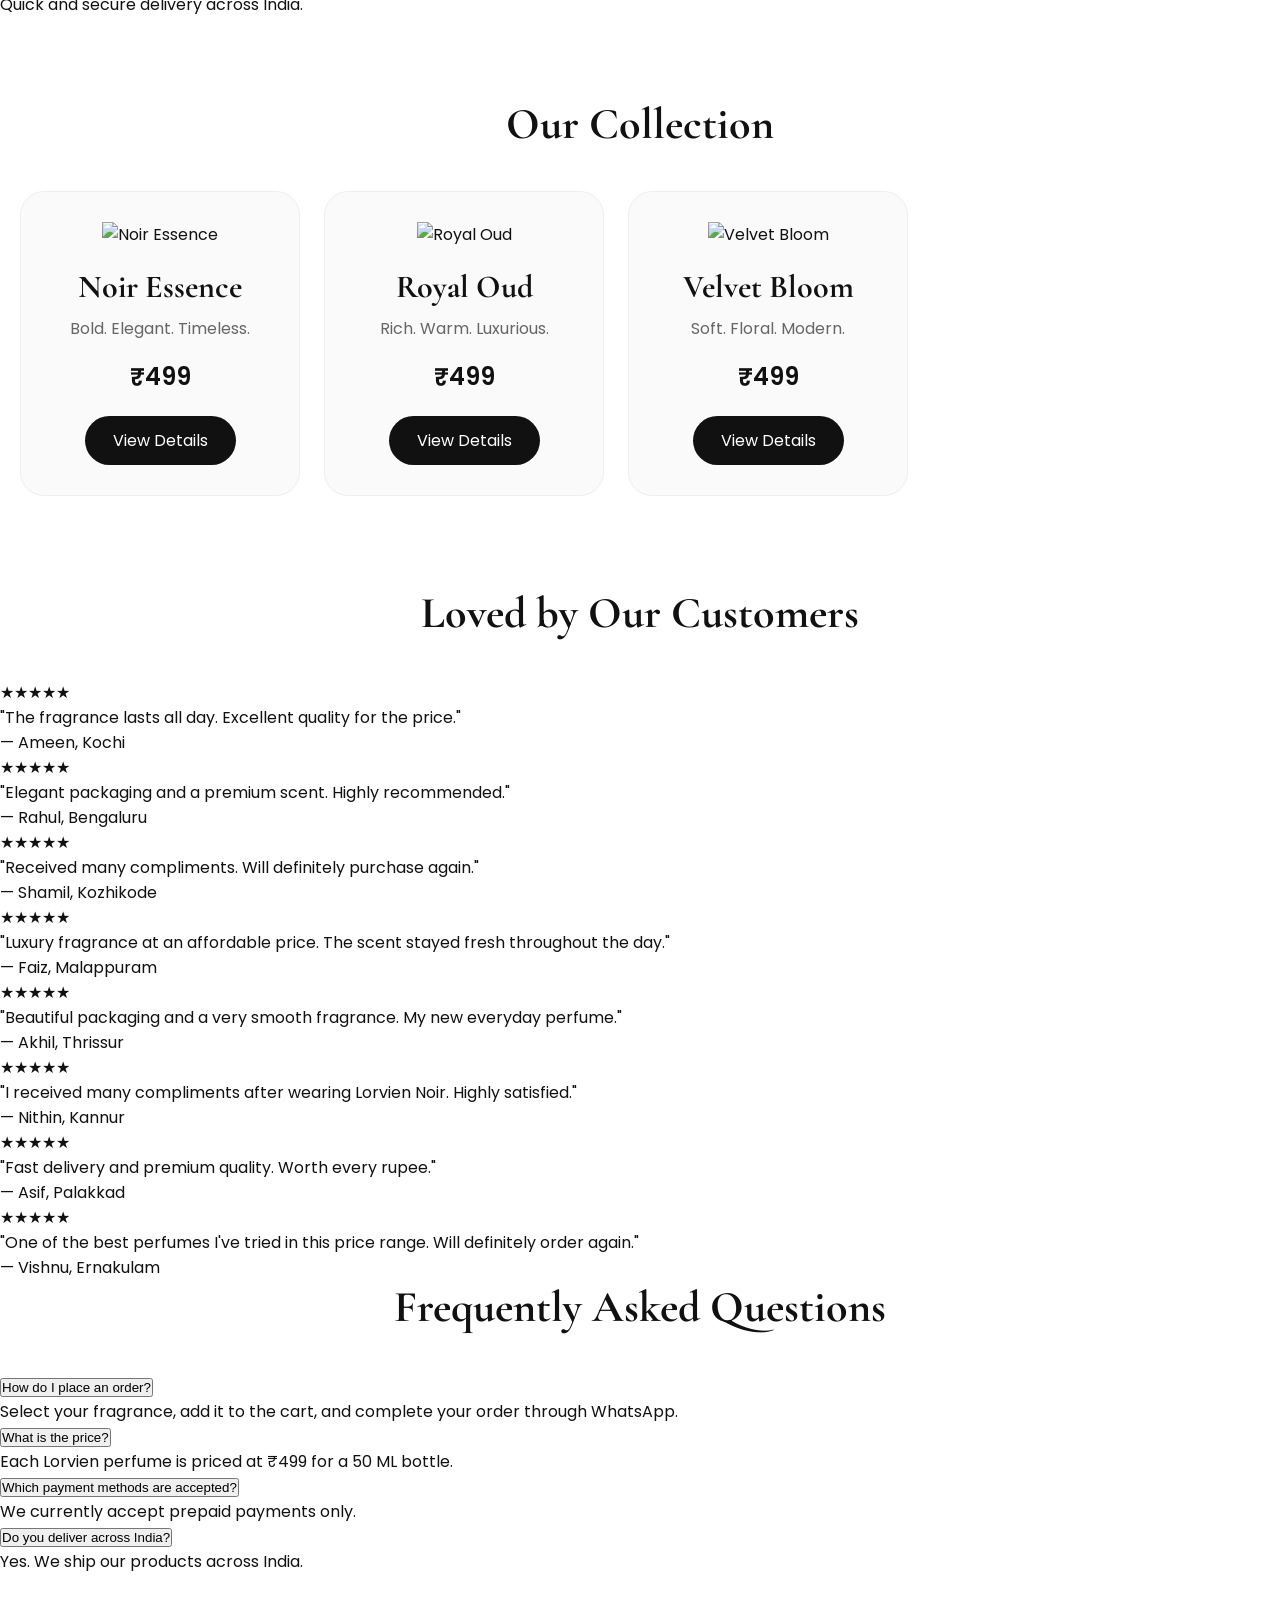
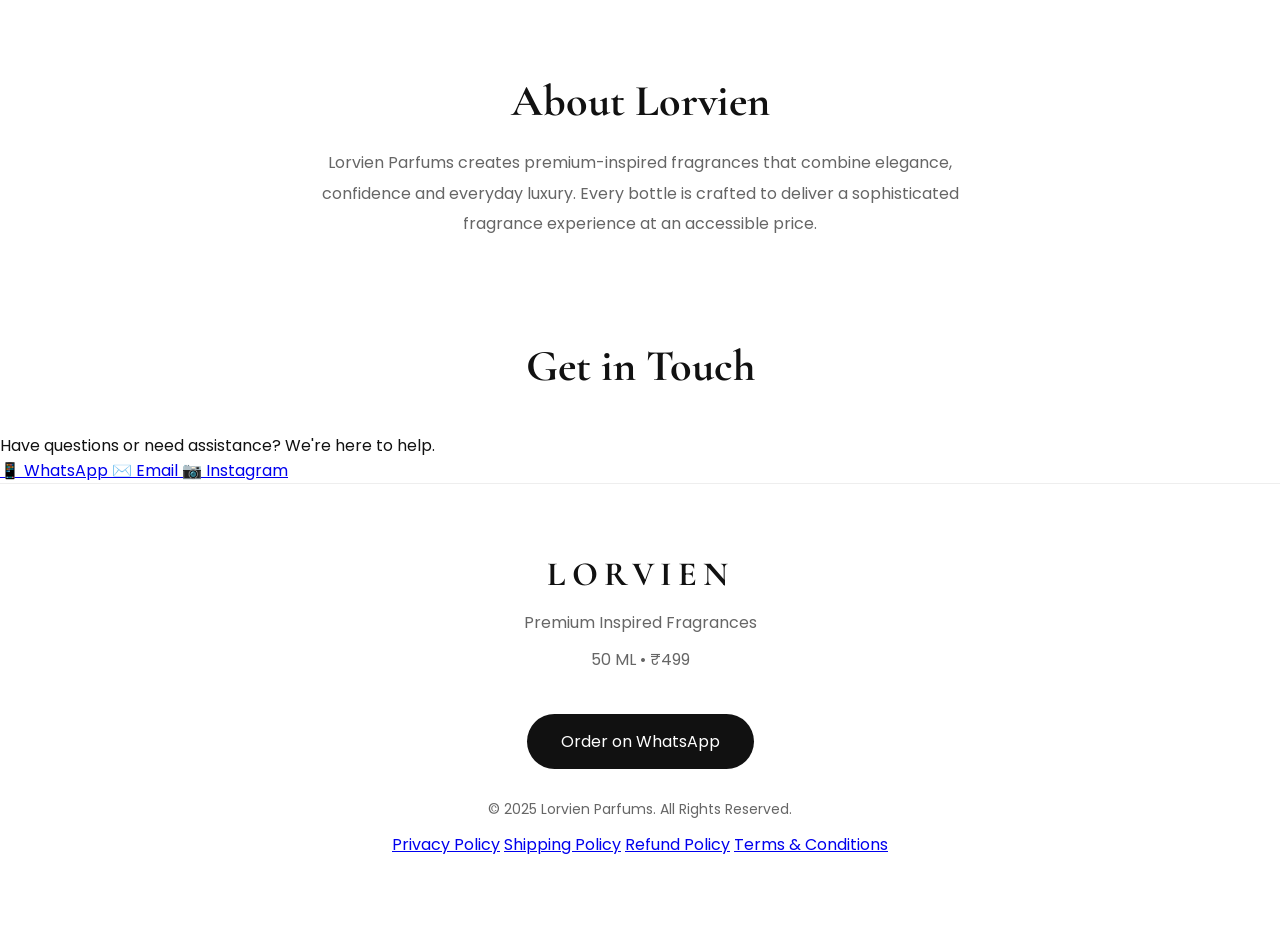
==== commit da9e0a69: "Update index.html" ====
--- a/index.html
+++ b/index.html
@@ -172,9 +172,33 @@
                 <button>Buy Now</button>
             </div>
 
-        </div>
-
-    </div>
+        <div class="product-card">
+    <img src="assets/images/p1.png" alt="Noir">
+    <h3>Noir</h3>
+    <p>₹499</p>
+    <button>Buy Now</button>
+</div>
+
+<div class="product-card">
+    <img src="assets/images/p2.png" alt="Oud">
+    <h3>Oud</h3>
+    <p>₹499</p>
+    <button>Buy Now</button>
+</div>
+
+<div class="product-card">
+    <img src="assets/images/p3.png" alt="Royal">
+    <h3>Royal</h3>
+    <p>₹499</p>
+    <button>Buy Now</button>
+</div>
+
+<div class="product-card">
+    <img src="assets/images/p4.png" alt="Elite">
+    <h3>Elite</h3>
+    <p>₹499</p>
+    <button>Buy Now</button>
+</div>
 
     </section>
 
--- a/style.css
+++ b/style.css
@@ -783,3 +783,77 @@
 
 .hero-content h1{
    
+.best-sellers{
+    padding:60px 20px;
+    background:#FAF9F6;
+}
+
+.section-title{
+    text-align:center;
+    margin-bottom:30px;
+}
+
+.section-title h2{
+    font-size:2rem;
+    color:#0F3D2E;
+}
+
+.product-slider{
+    overflow:hidden;
+}
+
+.product-track{
+    display:flex;
+    gap:20px;
+    width:max-content;
+    animation:scrollProducts 20s linear infinite;
+}
+
+.product-card{
+    width:220px;
+    background:#fff;
+    border-radius:16px;
+    padding:20px;
+    text-align:center;
+    box-shadow:0 10px 25px rgba(0,0,0,.08);
+    flex-shrink:0;
+}
+
+.product-card img{
+    width:100%;
+    height:220px;
+    object-fit:contain;
+}
+
+.product-card h3{
+    margin:15px 0 8px;
+}
+
+.product-card p{
+    color:#0F3D2E;
+    font-weight:700;
+    margin-bottom:15px;
+}
+
+.product-card button{
+    width:100%;
+    padding:12px;
+    border:none;
+    border-radius:30px;
+    background:#D4AF37;
+    cursor:pointer;
+    font-weight:600;
+}
+
+.product-track:hover{
+    animation-play-state:paused;
+}
+
+@keyframes scrollProducts{
+    from{
+        transform:translateX(0);
+    }
+    to{
+        transform:translateX(-50%);
+    }
+   }
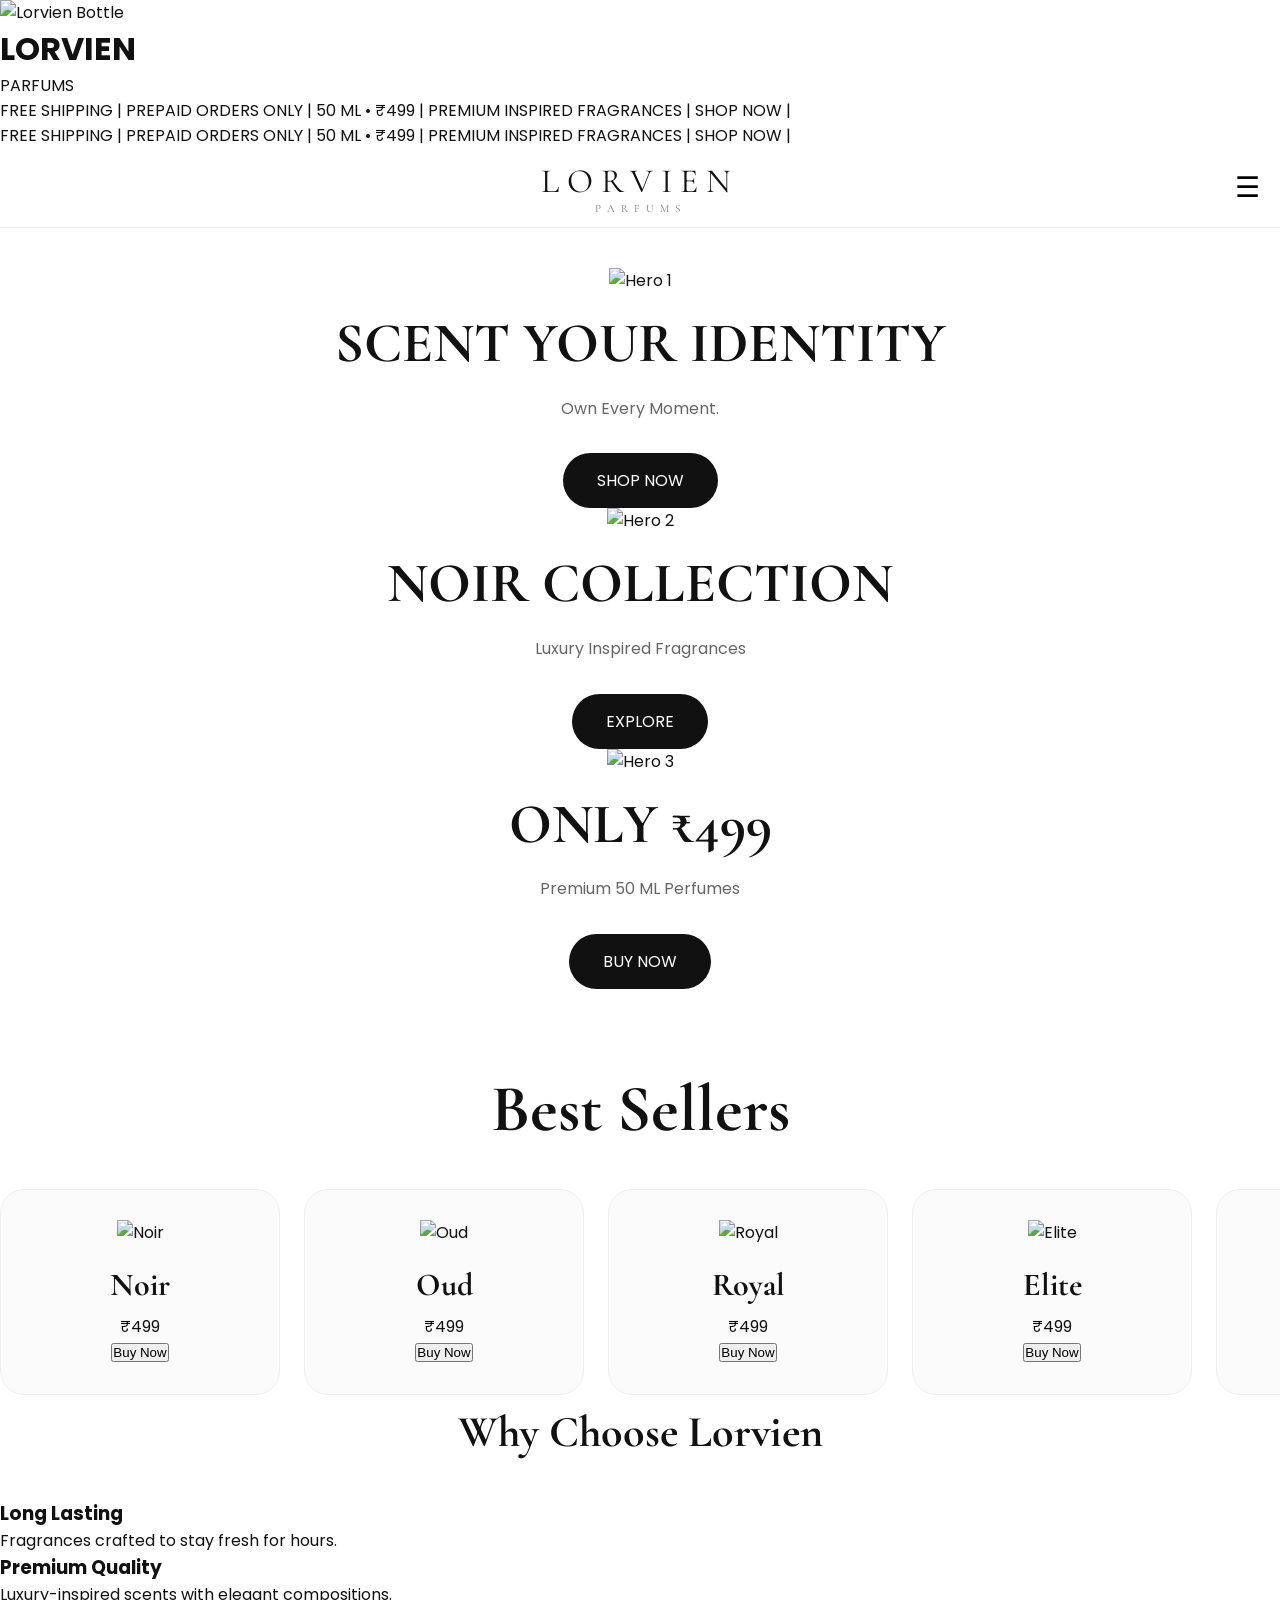
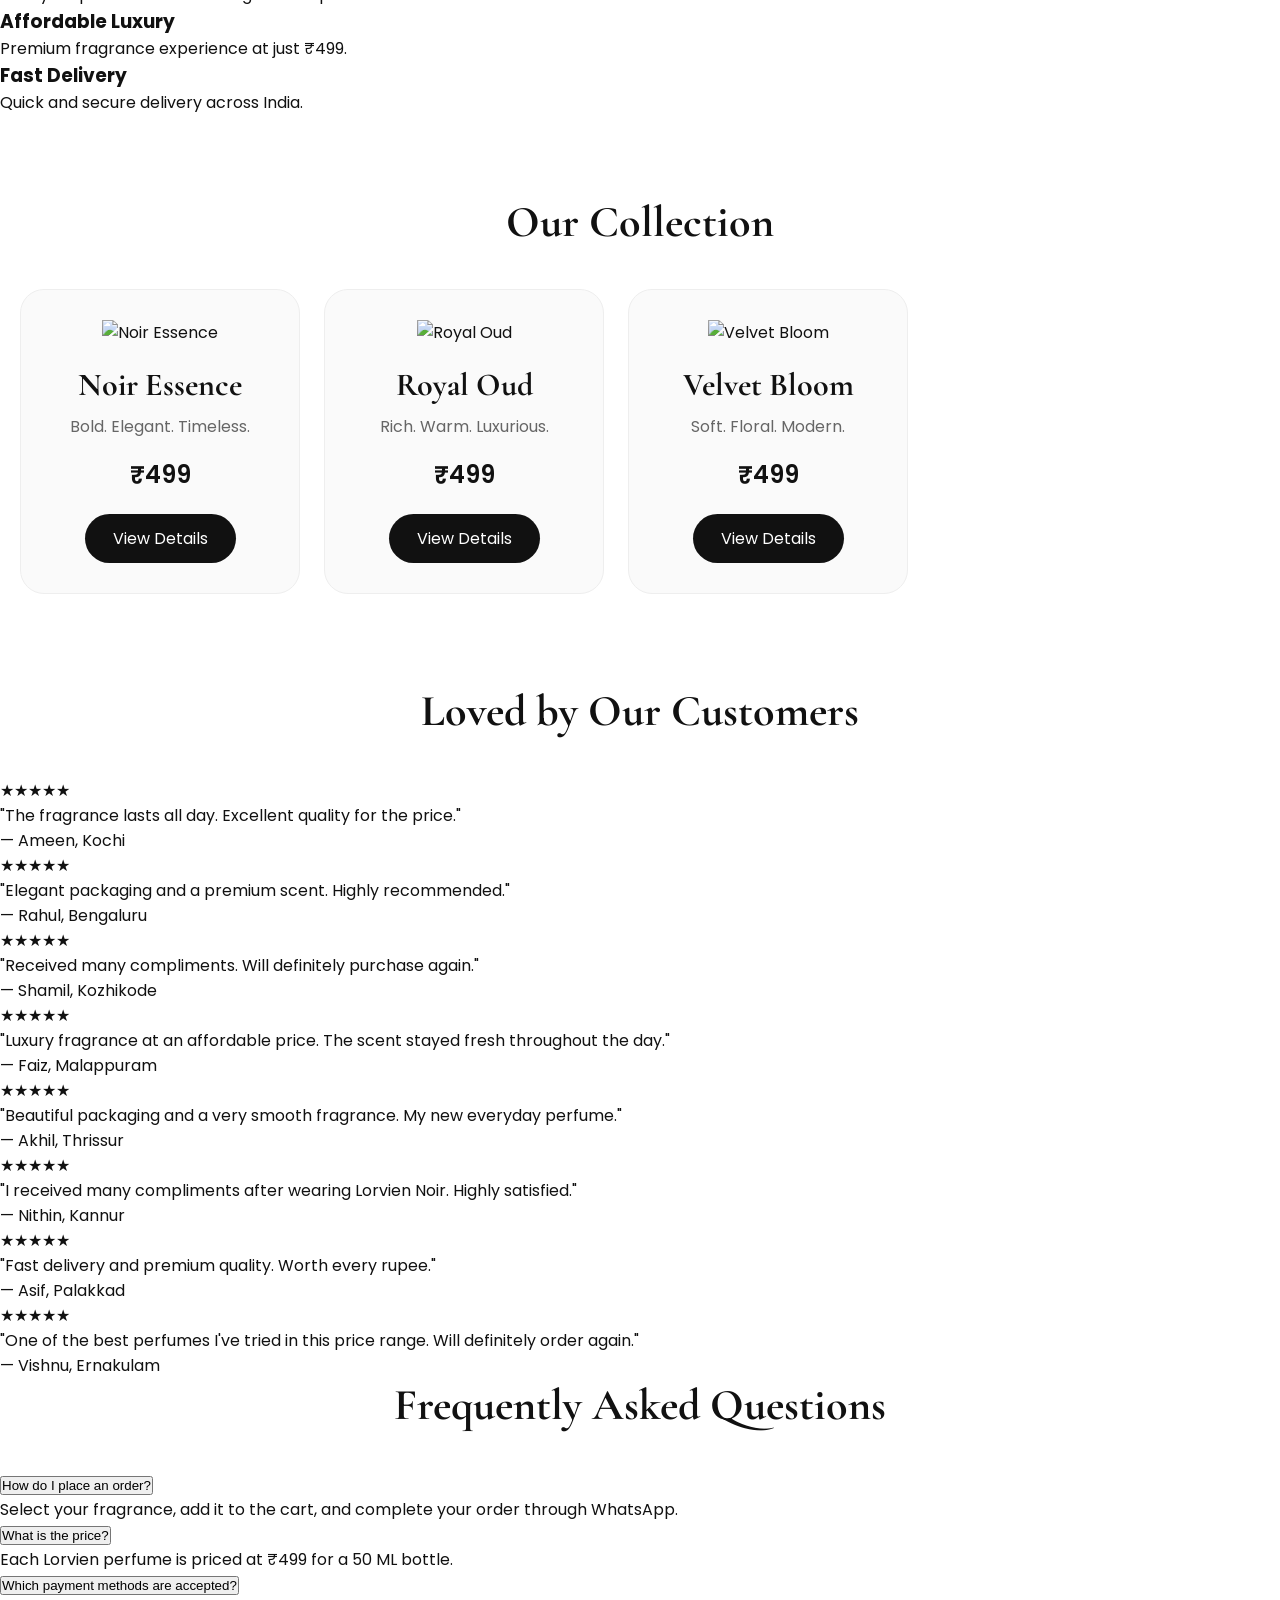
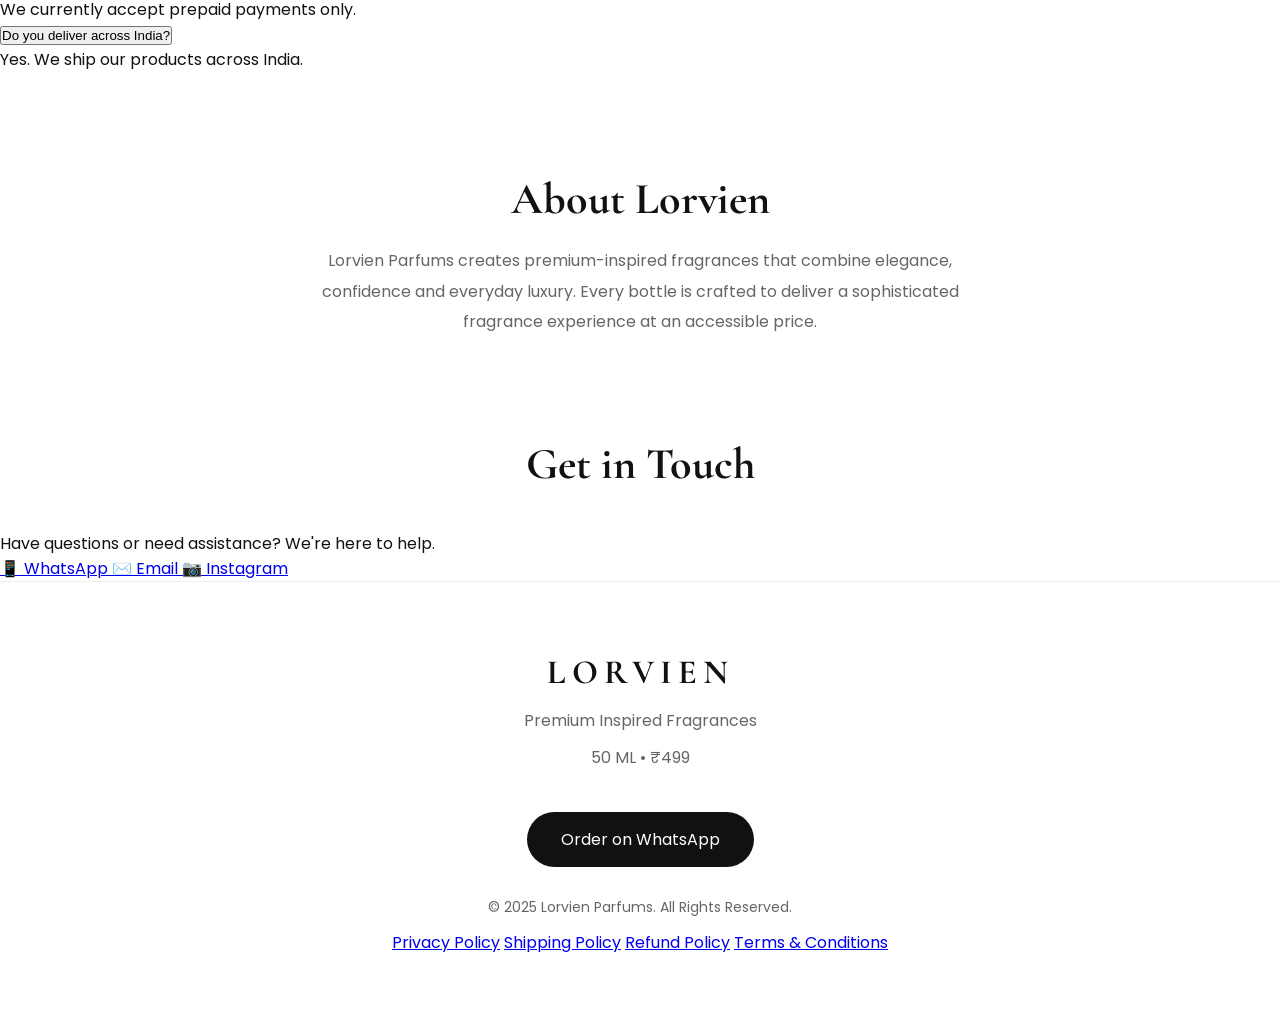
==== commit 9ce9fd7a: "Update index.html" ====
--- a/index.html
+++ b/index.html
@@ -16,6 +16,22 @@
 </head>
 
 <body>
+
+    <!-- PRELOADER -->
+
+<div id="preloader">
+
+    <div class="loader-content">
+
+        <img src="assets/images/bottle.png" alt="Lorvien Bottle" class="loader-bottle">
+
+        <h1>LORVIEN</h1>
+
+        <p>PARFUMS</p>
+
+    </div>
+
+</div>
 
 <div class="announcement-bar">
 
--- a/style.css
+++ b/style.css
@@ -375,23 +375,20 @@
 }
 
    /* Mobile */
-@media (max-width: 768px){
-
-    .feature-grid{
-        display:flex;
-        overflow-x:auto;
-        gap:18px;
-        flex-wrap:nowrap;
-        scrollbar-width:none;
-    }
-
-    .feature-grid::-webkit-scrollbar{
-        display:none;
-    }
-
-    .feature-card{
-        flex:0 0 280px;
-    }
+@media (max-width:768px){
+
+.product-card{
+    width:170px;
+    padding:15px;
+}
+
+.product-card img{
+    height:170px;
+}
+
+.product-track{
+    gap:15px;
+}
 
 }
 
@@ -848,12 +845,11 @@
 .product-track:hover{
     animation-play-state:paused;
 }
-
 @keyframes scrollProducts{
     from{
         transform:translateX(0);
     }
     to{
-        transform:translateX(-50%);
-    }
-   }
+        transform:translateX(calc(-240px * 4));
+    }
+}
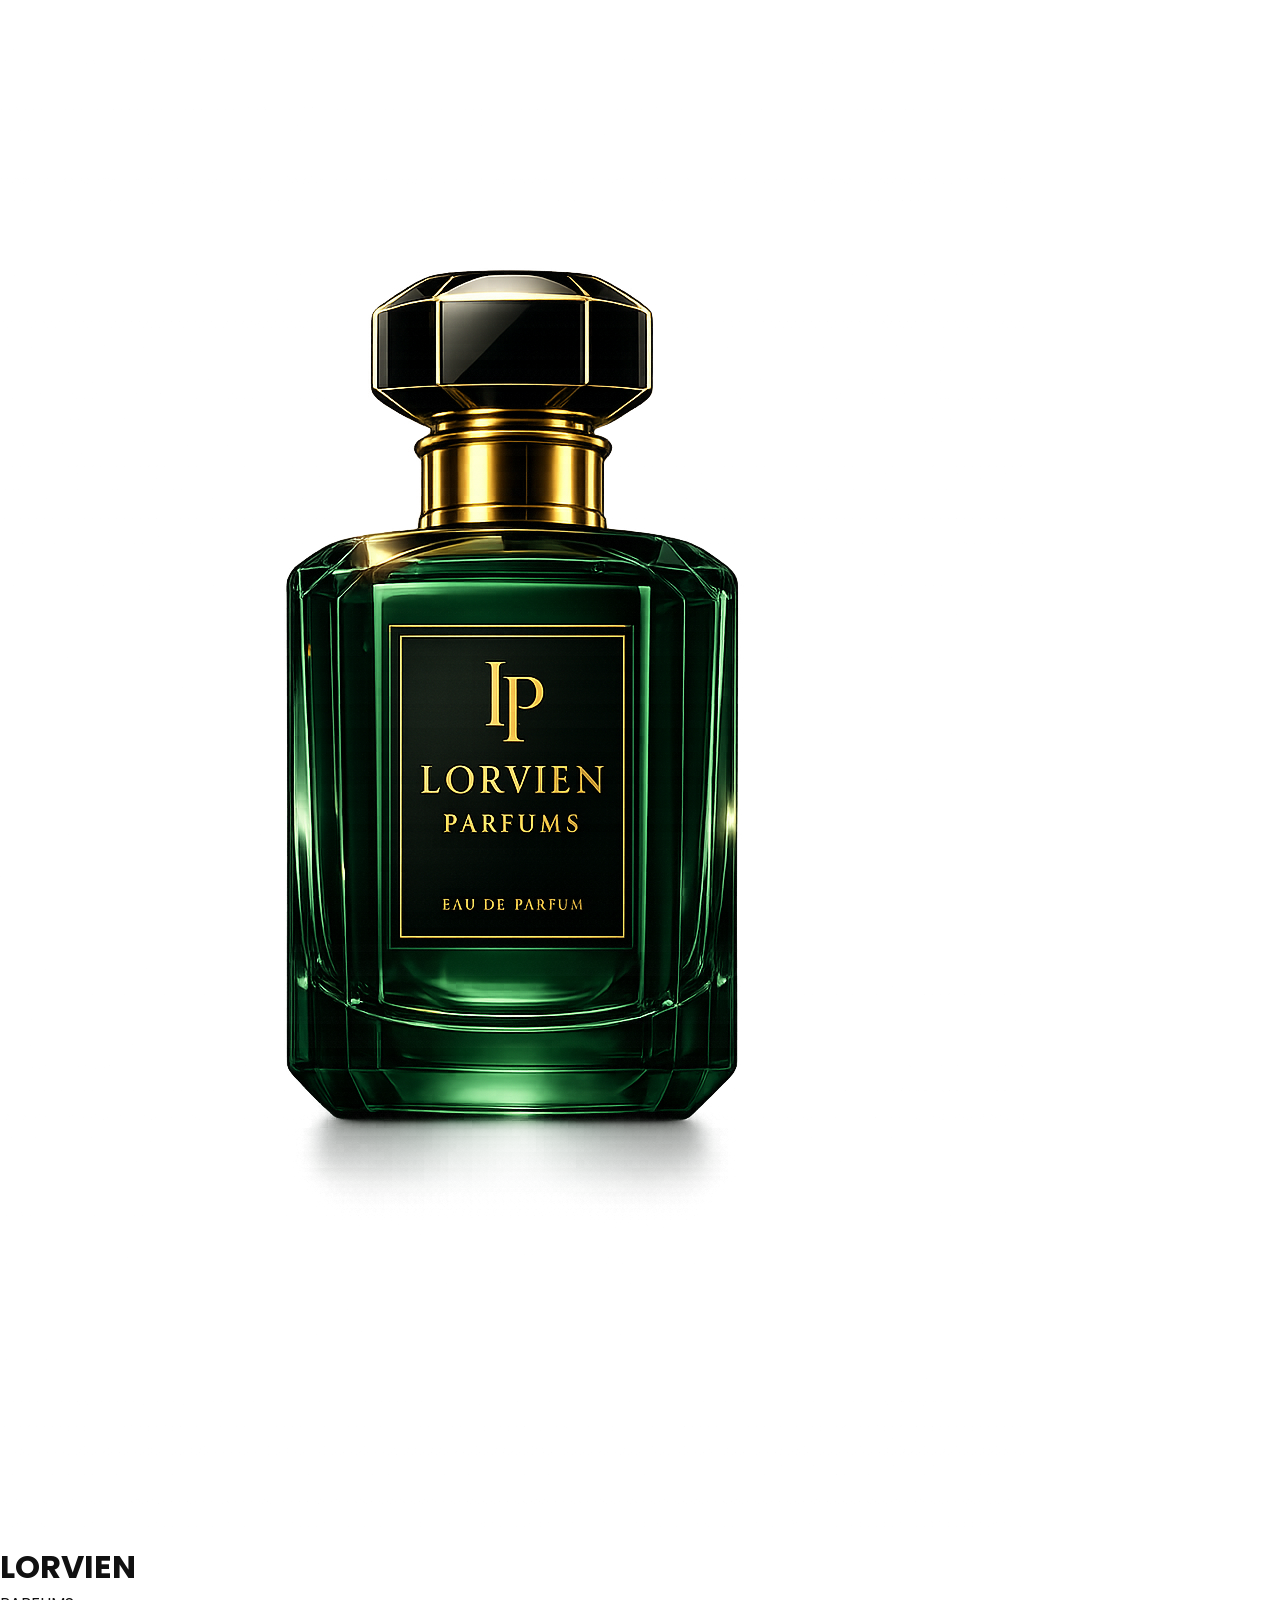
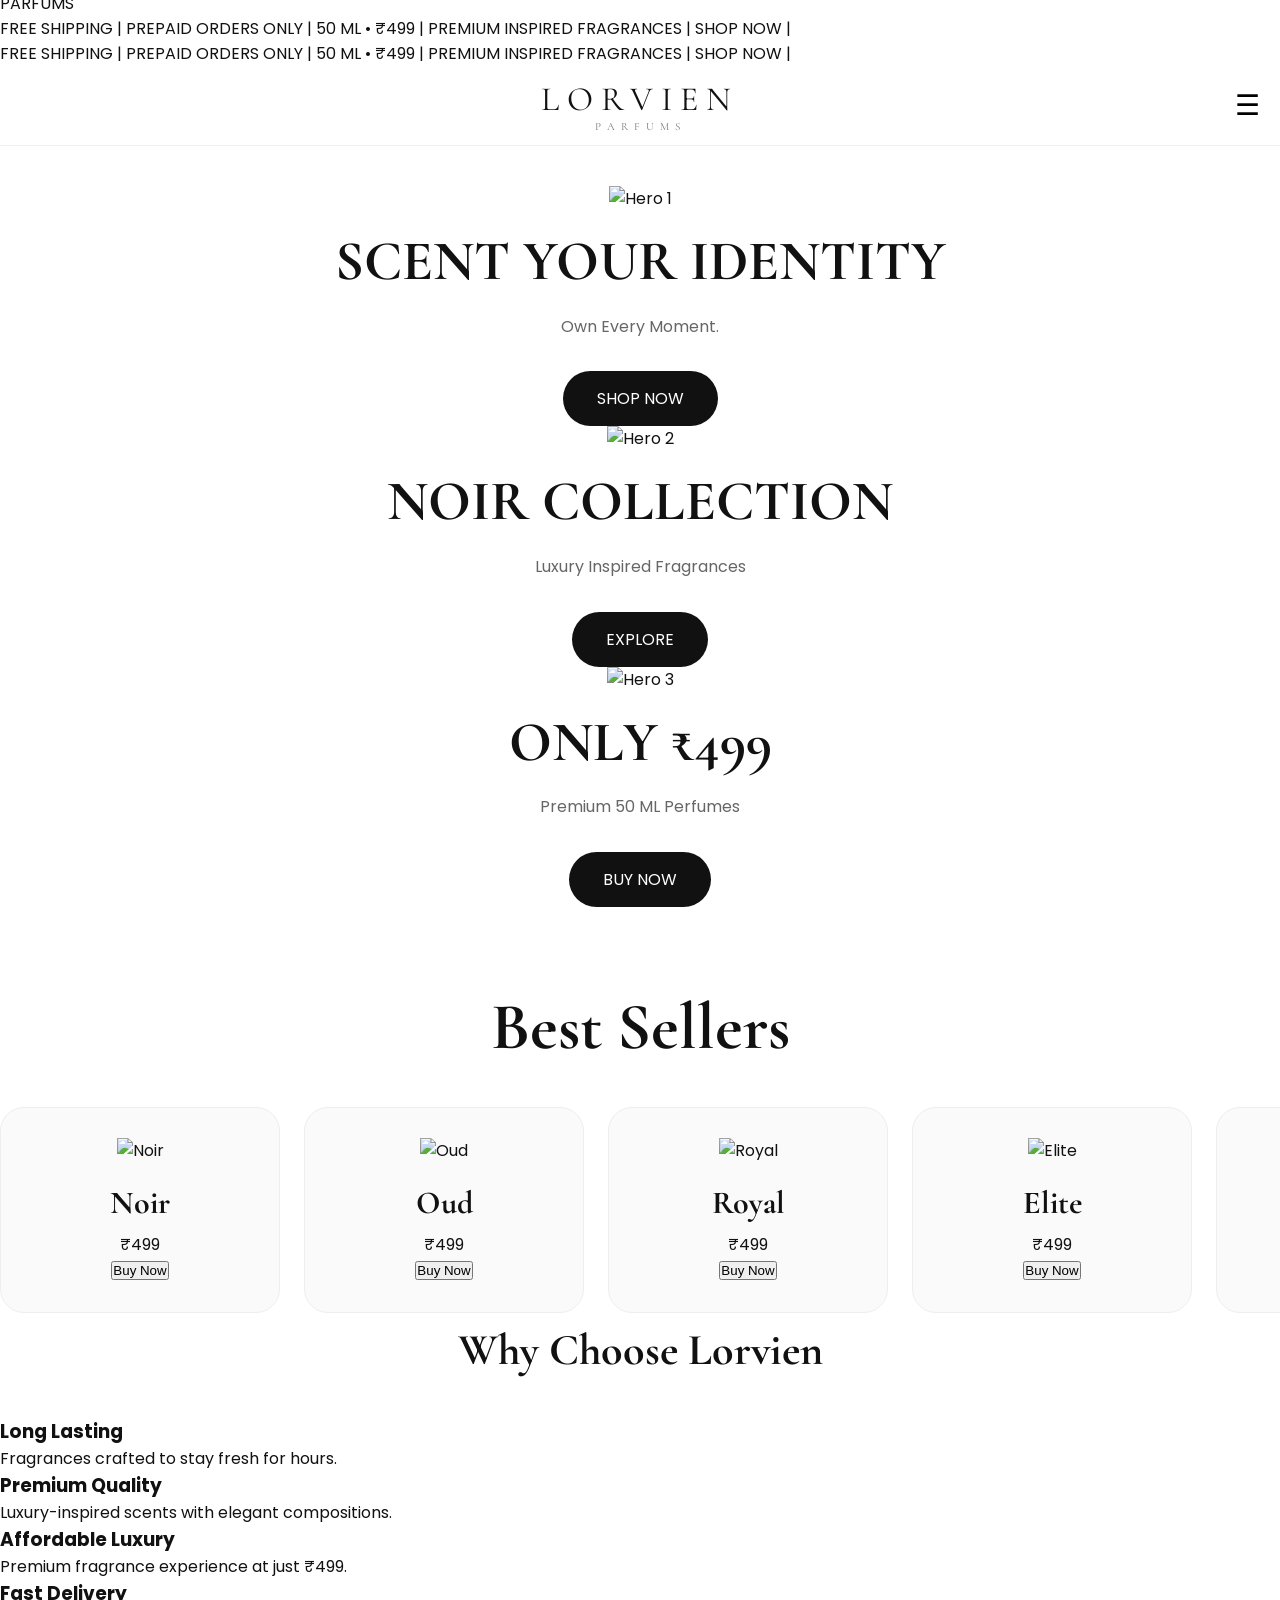
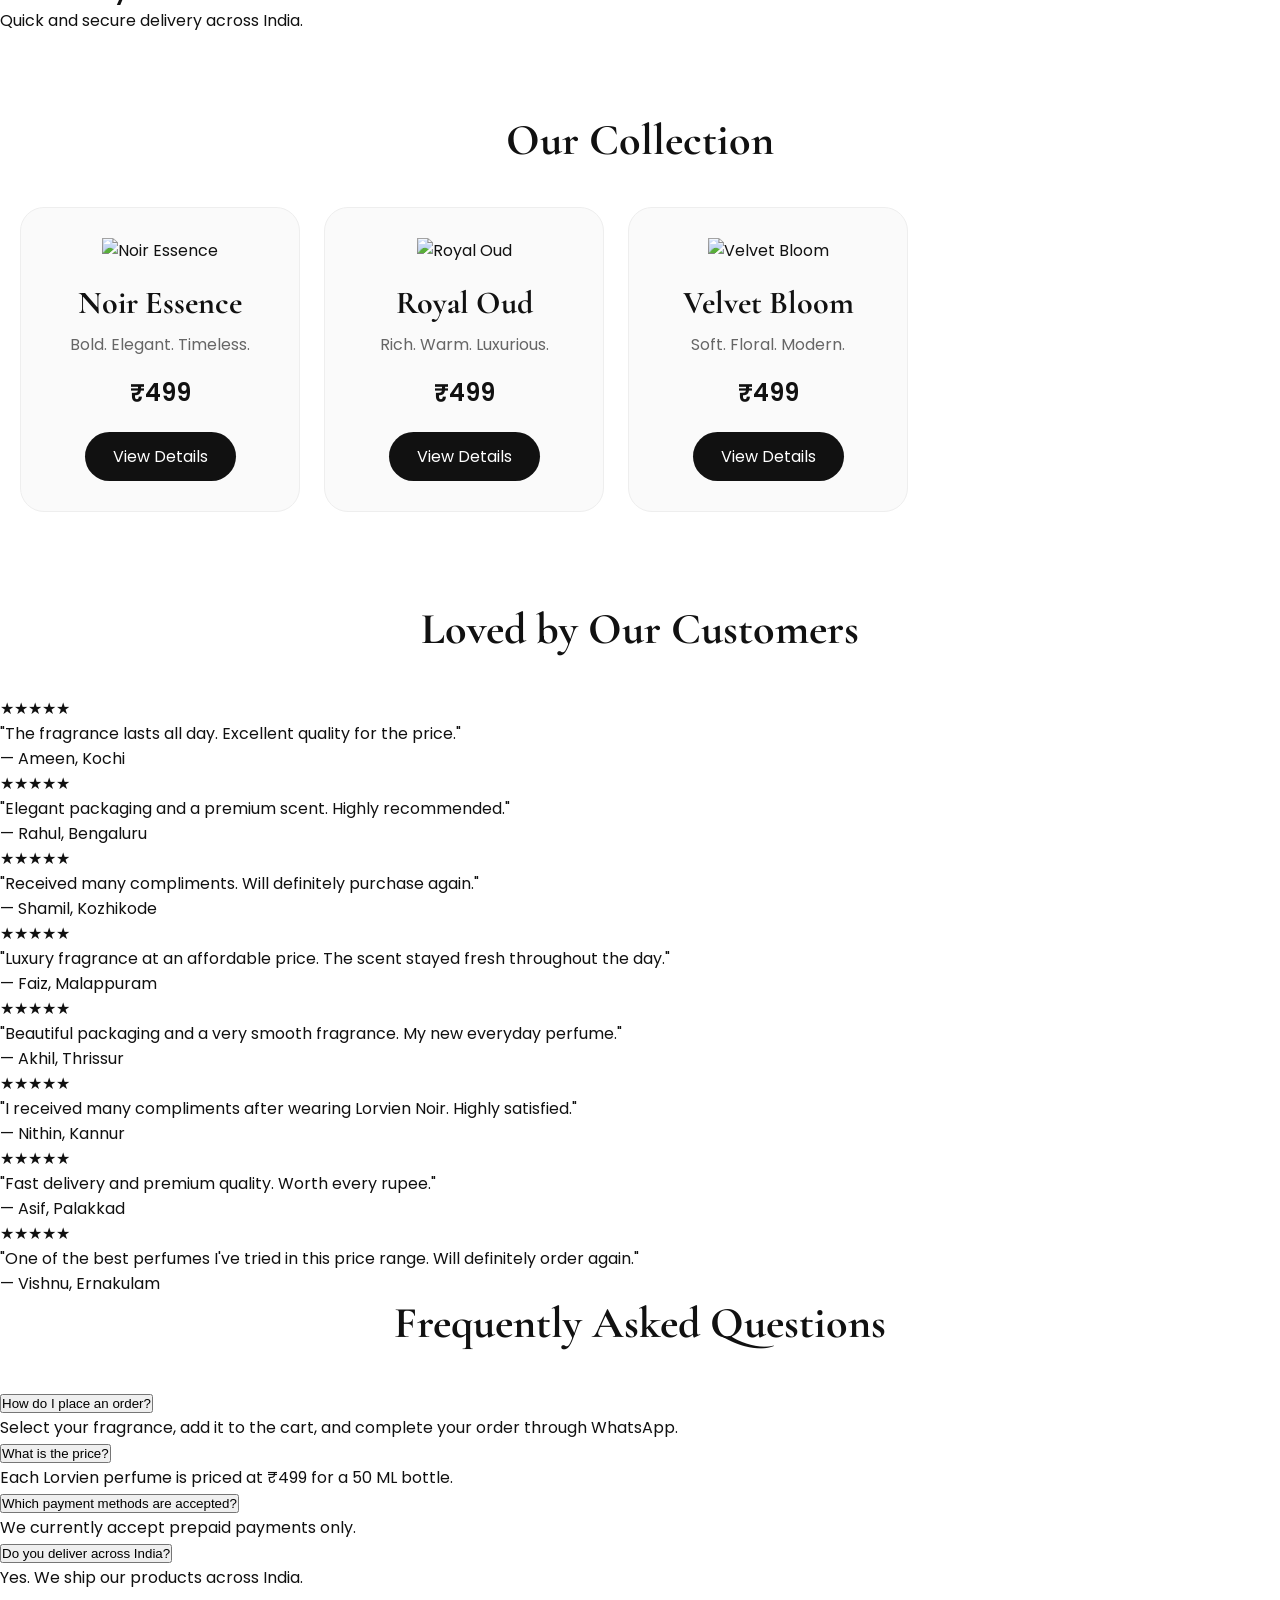
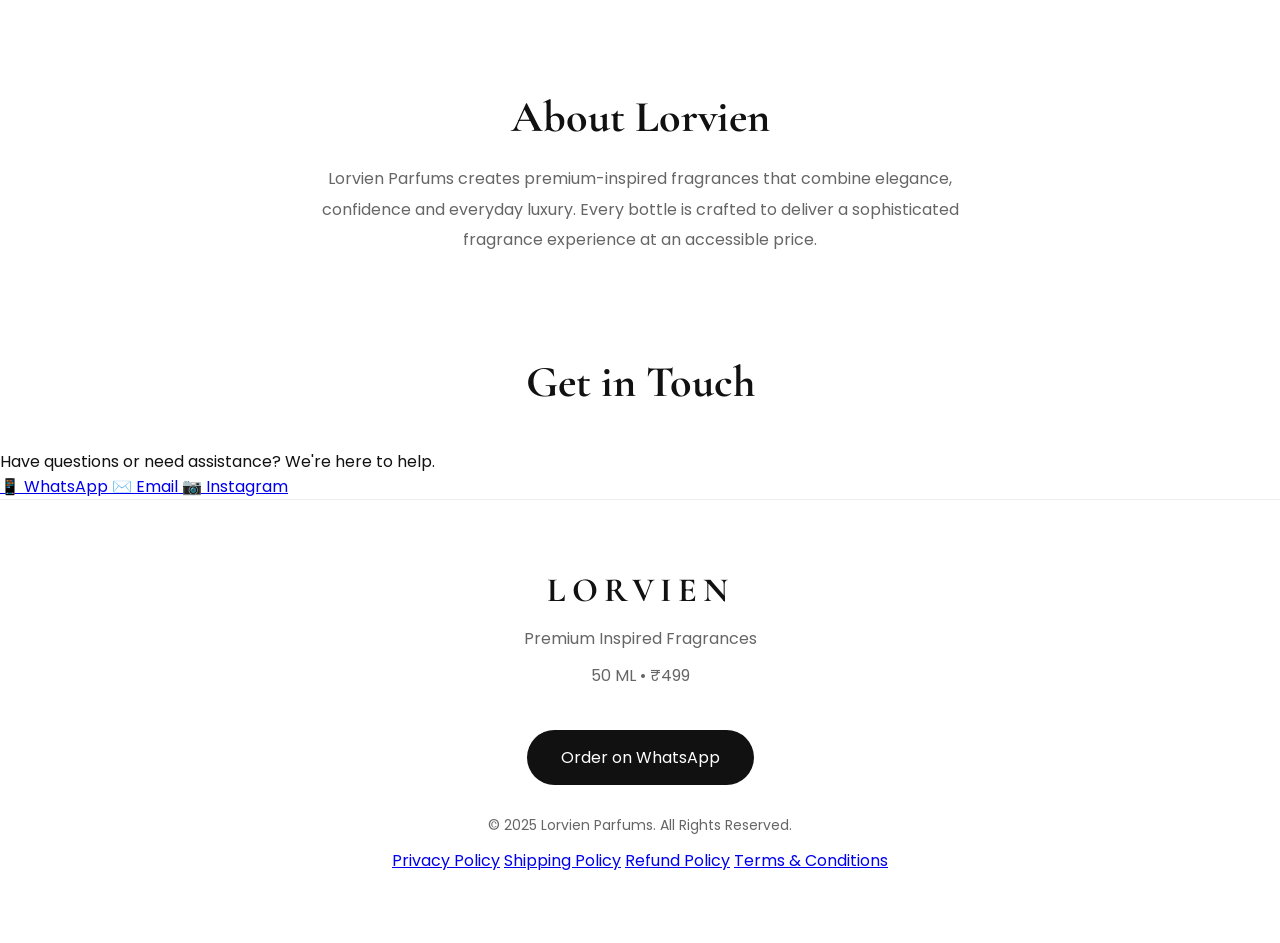
==== commit d0f641e9: "Update index.html" ====
--- a/index.html
+++ b/index.html
@@ -23,7 +23,7 @@
 
     <div class="loader-content">
 
-        <img src="assets/images/bottle.png" alt="Lorvien Bottle" class="loader-bottle">
+        <img src="assets/images/Bottle.png" alt="Lorvien Bottle" class="loader-bottle">
 
         <h1>LORVIEN</h1>
 
--- a/style.css
+++ b/style.css
@@ -853,3 +853,60 @@
         transform:translateX(calc(-240px * 4));
     }
 }
+
+   /* PRELOADER */
+
+#preloader{
+    position:fixed;
+    inset:0;
+    background:#071d17;
+    display:flex;
+    justify-content:center;
+    align-items:center;
+    z-index:99999;
+    transition:opacity .8s ease, visibility .8s ease;
+}
+
+#preloader.hide{
+    opacity:0;
+    visibility:hidden;
+}
+
+.loader-content{
+    text-align:center;
+}
+
+.loader-bottle{
+    width:180px;
+    animation:rotateBottle 2.5s ease-in-out infinite;
+    filter:drop-shadow(0 0 25px rgba(212,175,55,.5));
+}
+
+.loader-content h1{
+    margin-top:20px;
+    color:#D4AF37;
+    letter-spacing:8px;
+    font-size:34px;
+}
+
+.loader-content p{
+    color:#ffffff;
+    letter-spacing:6px;
+    font-size:14px;
+}
+
+@keyframes rotateBottle{
+
+    0%{
+        transform:rotateY(0deg) scale(.9);
+    }
+
+    50%{
+        transform:rotateY(180deg) scale(1);
+    }
+
+    100%{
+        transform:rotateY(360deg) scale(.9);
+    }
+
+}
